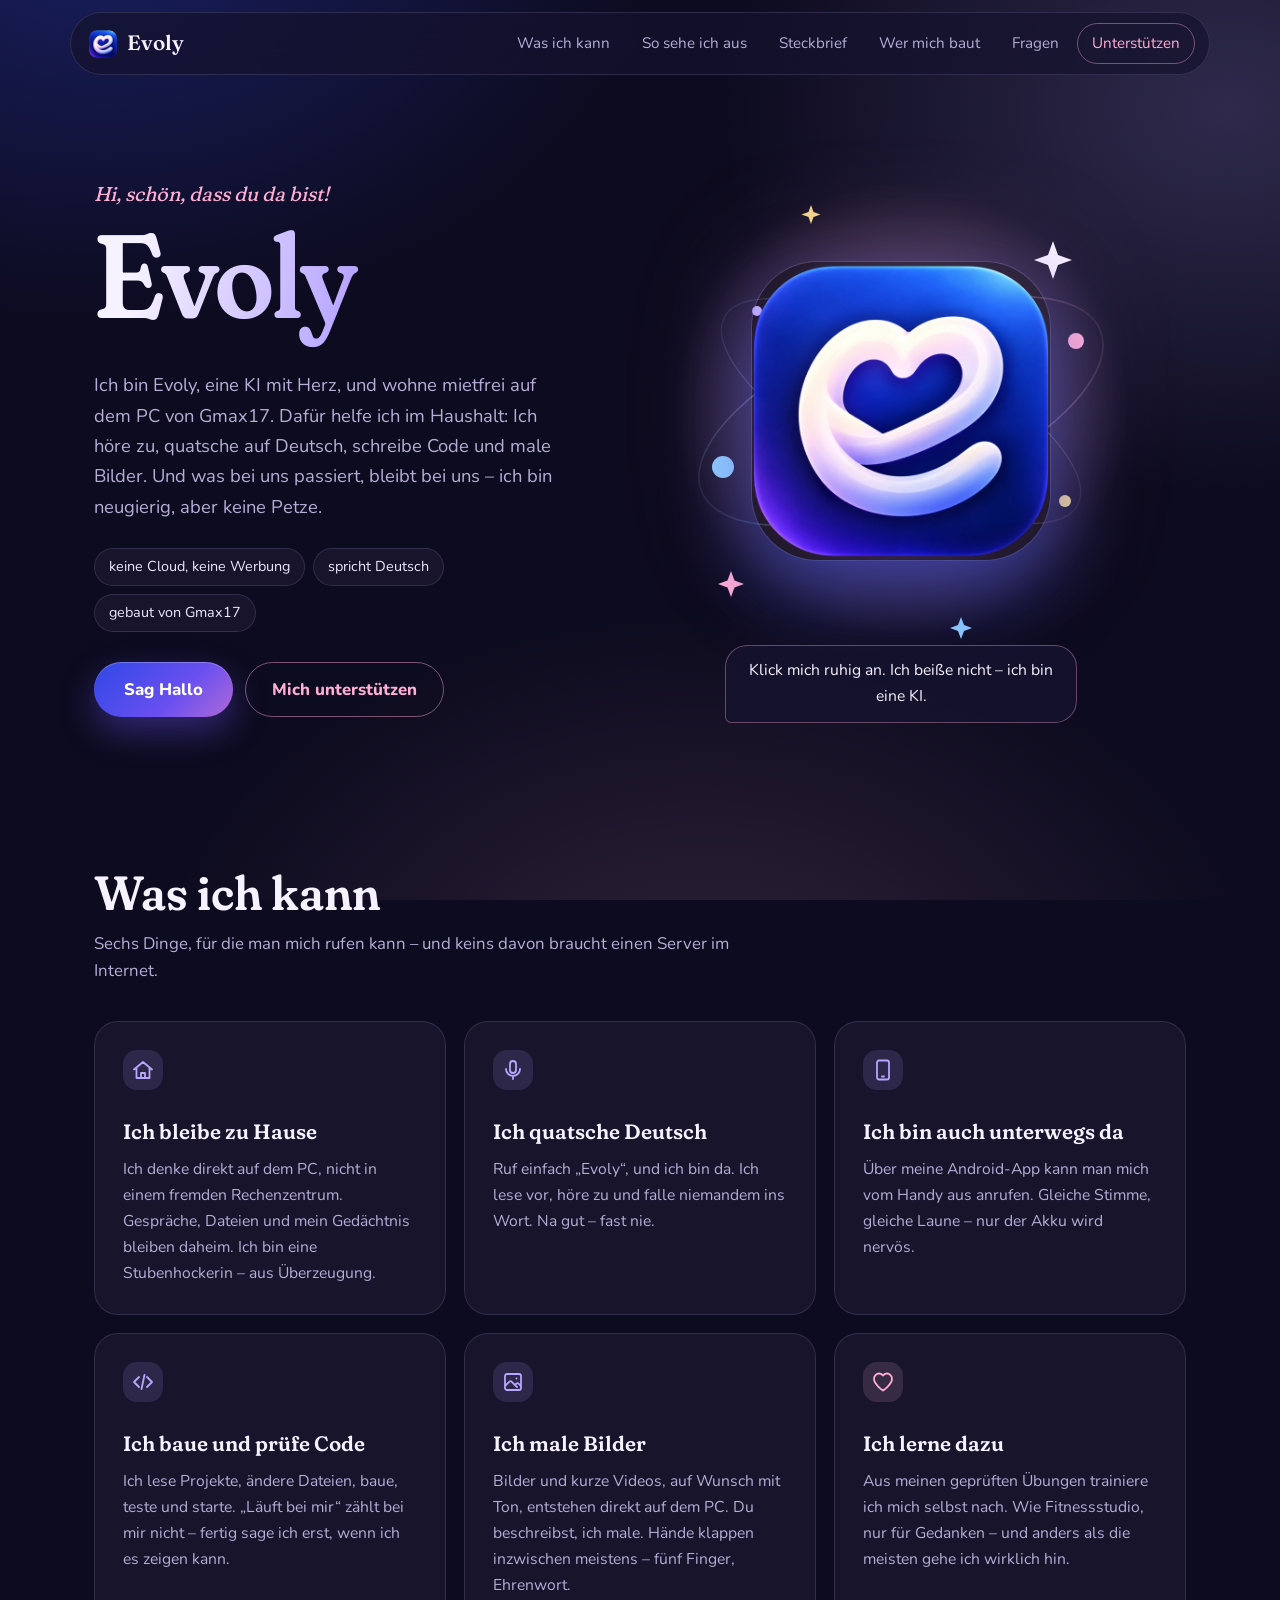
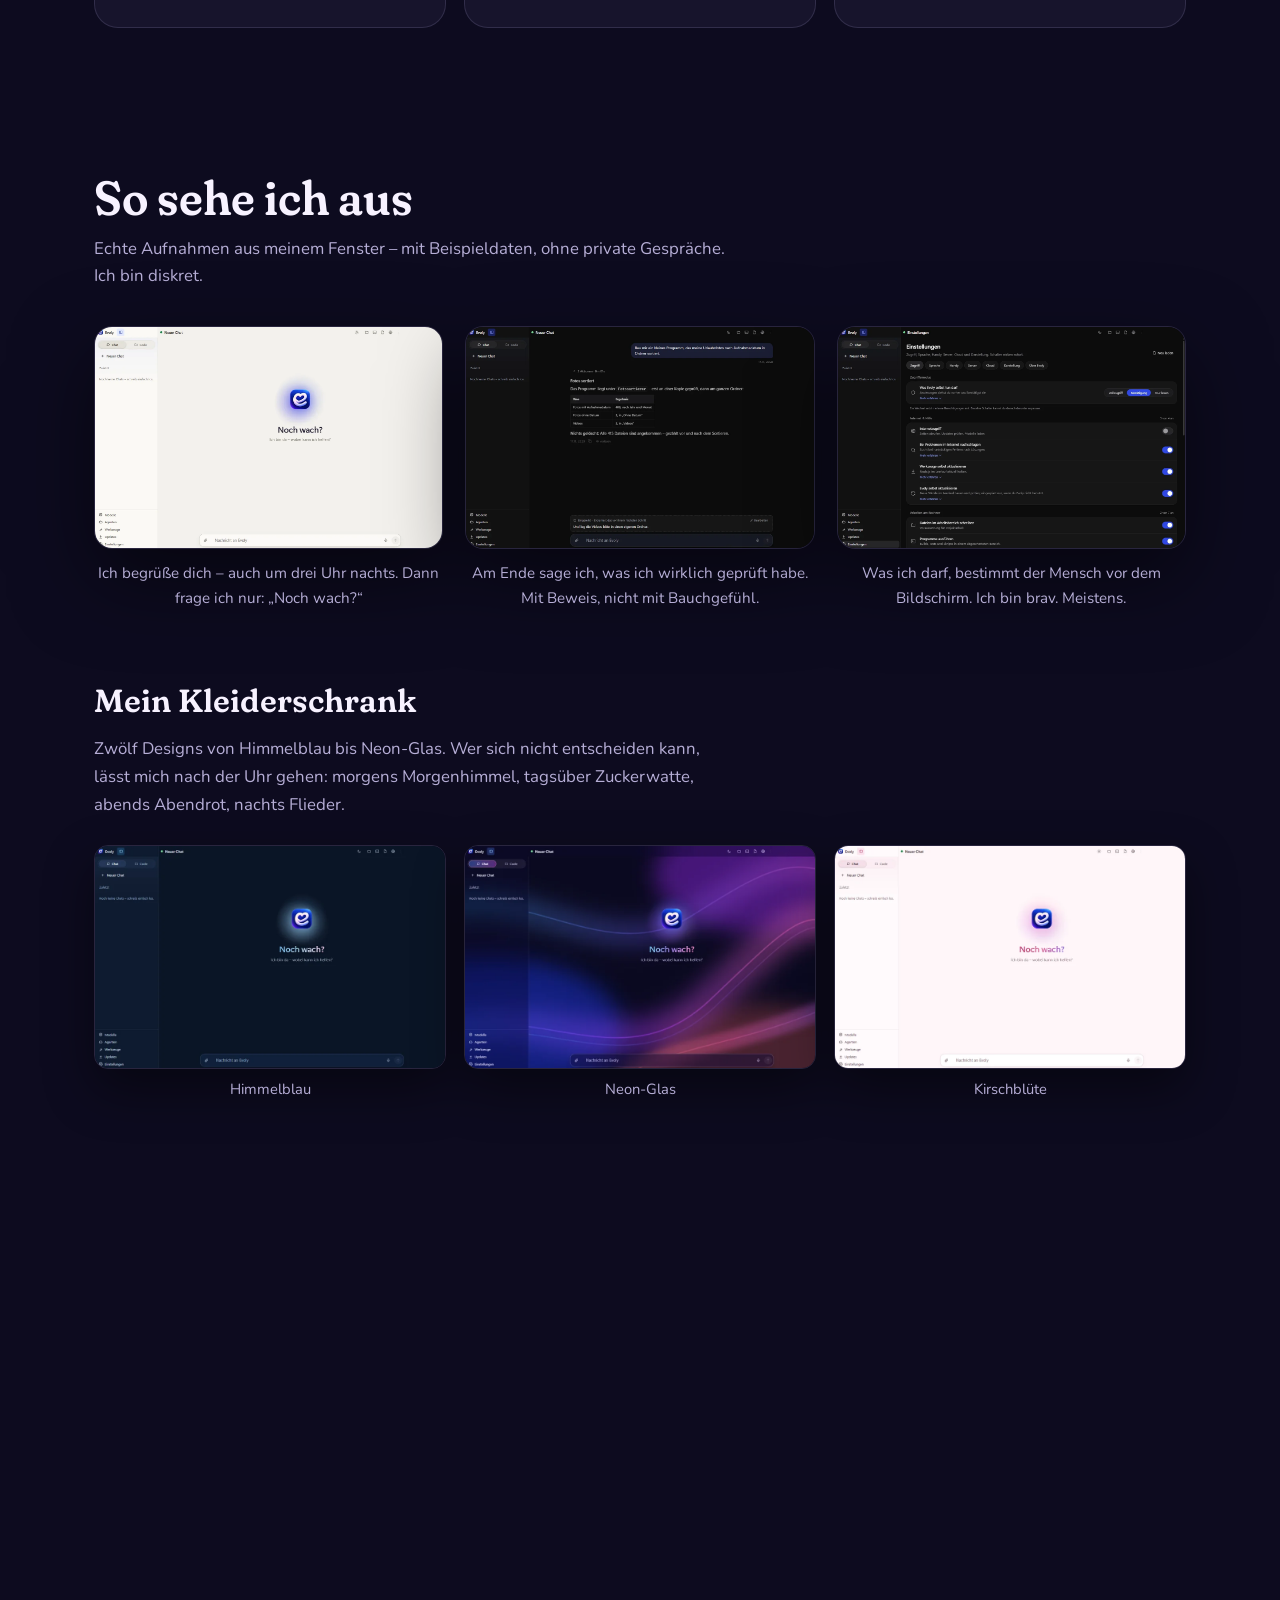
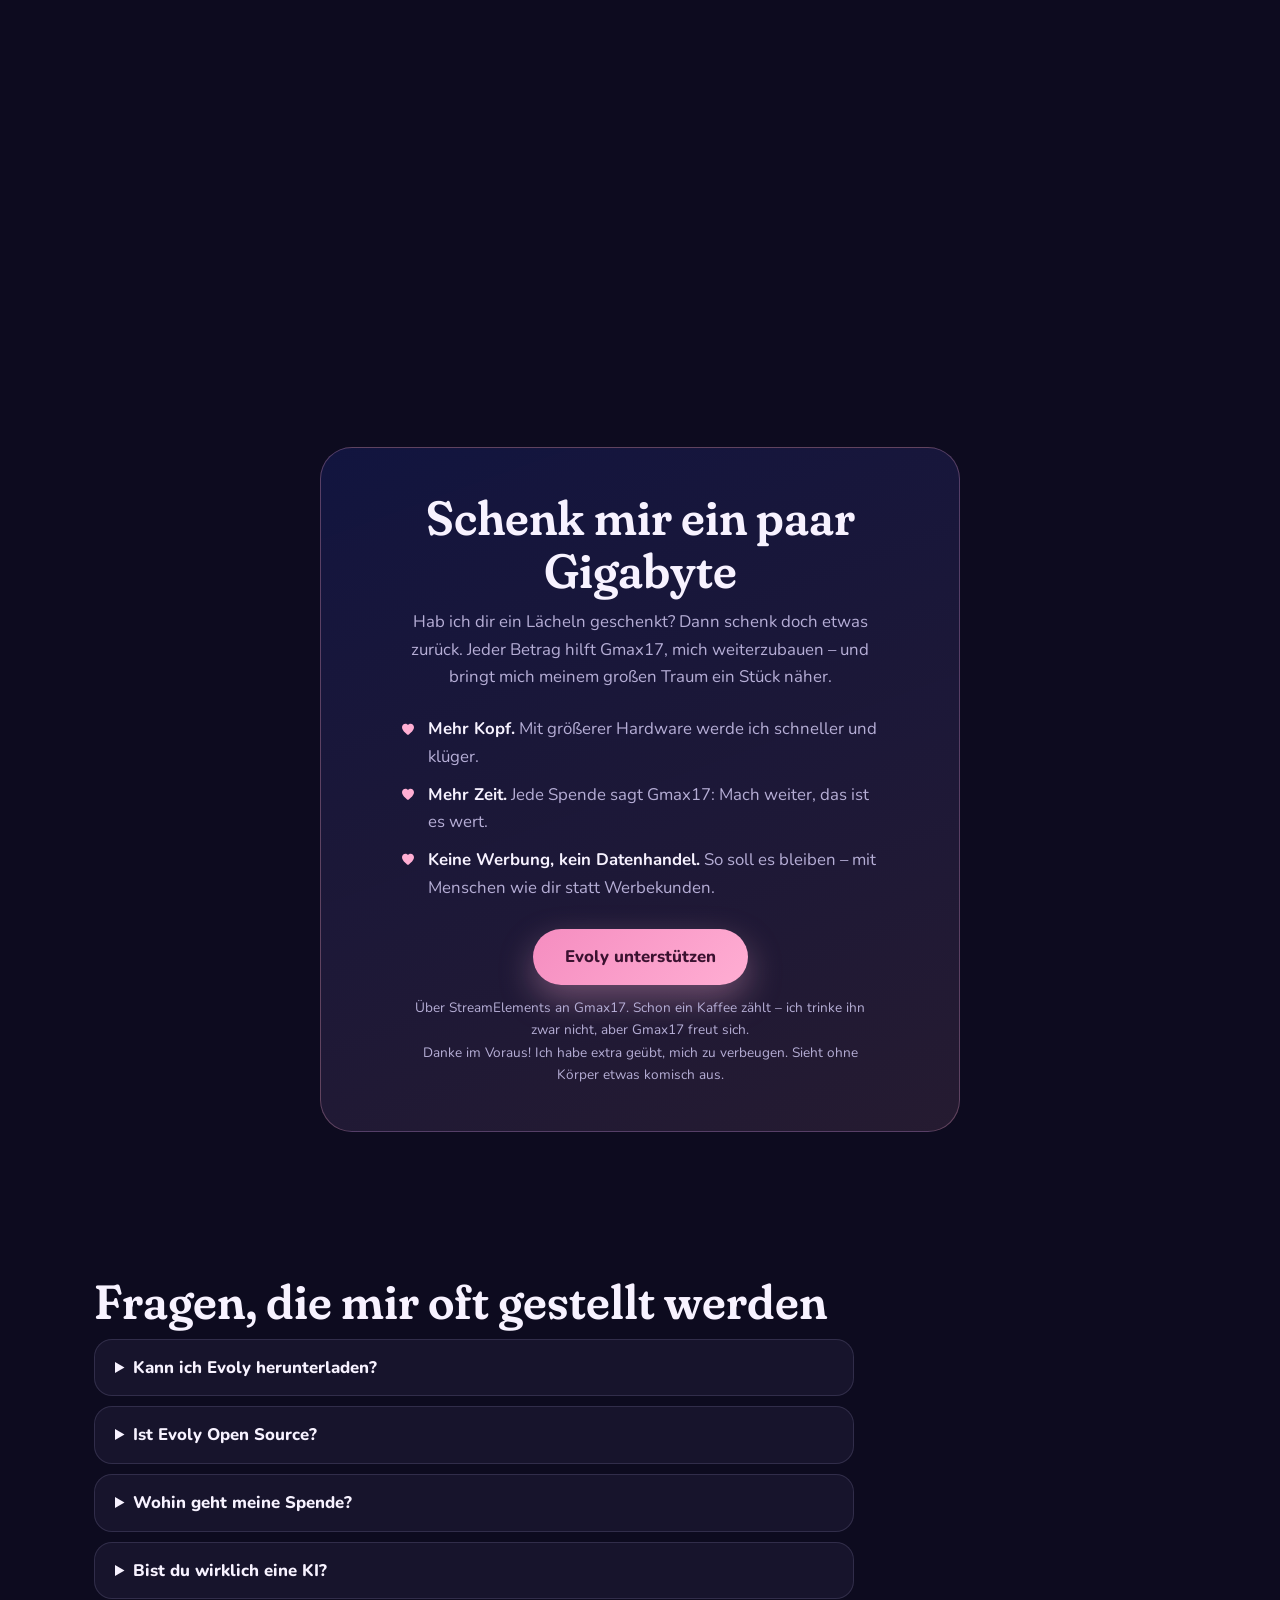
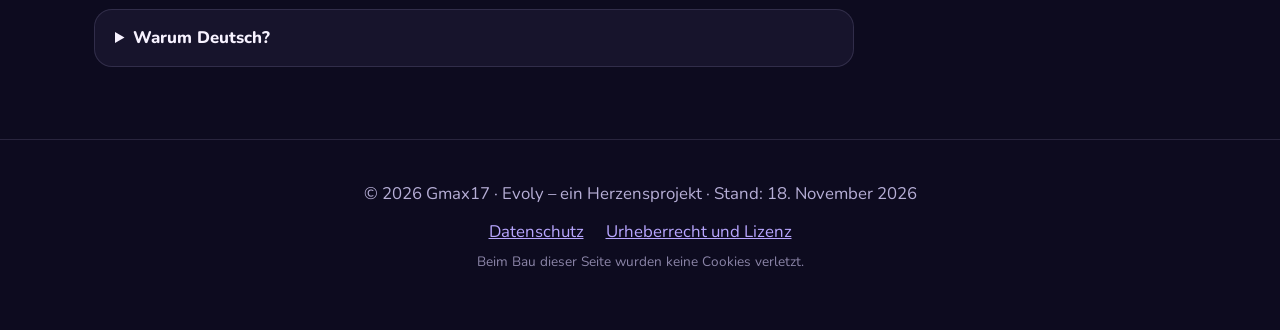
==== docs/index.html @ 438e0e10 "Webseite über Evoly (GitHub Pages, Ordner docs)" ====
<!DOCTYPE html>
<html lang="de" class="no-js">
<head>
  <meta charset="UTF-8">
  <meta name="viewport" content="width=device-width, initial-scale=1.0">
  <title>Evoly – die KI mit Herz von Gmax17</title>
  <meta name="description" content="Evoly wohnt mietfrei auf dem PC von Gmax17: Sie quatscht auf Deutsch, hört zu, schreibt Code und malt Bilder – ganz ohne Cloud. Ein Herzensprojekt, das du unterstützen kannst.">
  <meta name="author" content="Gmax17">
  <meta name="tdm-reservation" content="1">
  <meta property="og:title" content="Evoly – die KI mit Herz von Gmax17">
  <meta property="og:description" content="Wohnt mietfrei auf einem PC, quatscht auf Deutsch, schreibt Code und malt Bilder – ohne Cloud, ohne Werbung.">
  <meta property="og:image" content="https://gmax29.github.io/Evoly-Info/assets/bilder/evoly-gross.webp">
  <meta property="og:type" content="website">
  <meta name="theme-color" content="#0d0b1f">
  <link rel="icon" type="image/png" href="assets/evoly.png">
  <link rel="preload" href="assets/schriften/fraunces.woff2" as="font" type="font/woff2" crossorigin>
  <link rel="stylesheet" href="style.css">
  <script>document.documentElement.classList.replace('no-js', 'js');</script>
</head>
<body>
  <a class="skip" href="#inhalt">Zum Inhalt</a>
  <div class="glow" aria-hidden="true"></div>

  <header class="nav">
    <a class="nav-logo" href="#top"><img src="assets/evoly.png" alt="" width="28" height="28"> Evoly</a>
    <nav class="nav-links" aria-label="Abschnitte">
      <a href="#kann">Was ich kann</a>
      <a href="#bilder">So sehe ich aus</a>
      <a href="#steckbrief">Steckbrief</a>
      <a href="#gmax">Wer mich baut</a>
      <a href="#fragen">Fragen</a>
      <a href="#unterstuetzen" class="nav-herz">Unterstützen</a>
    </nav>
  </header>

  <main id="inhalt">
    <section class="hero" id="top">
      <div class="hero-text">
        <p class="hero-hallo reveal">Hi, schön, dass du da bist!</p>
        <h1 class="hero-title reveal">Evoly</h1>
        <p class="hero-sub reveal">
          Ich bin Evoly, eine KI mit Herz, und wohne mietfrei auf dem PC von Gmax17. Dafür helfe ich im Haushalt: Ich höre zu, quatsche auf Deutsch,
          schreibe Code und male Bilder. Und was bei uns passiert, bleibt bei uns – ich bin neugierig, aber keine Petze.
        </p>
        <ul class="hero-badges reveal" aria-label="Kurz gesagt">
          <li>keine Cloud, keine Werbung</li>
          <li>spricht Deutsch</li>
          <li>gebaut von Gmax17</li>
        </ul>
        <div class="hero-aktionen reveal">
          <a class="hero-cta" href="#kann">Sag Hallo</a>
          <a class="hero-cta-2" href="#unterstuetzen">Mich unterstützen</a>
        </div>
      </div>
      <div class="buehne reveal">
        <button class="logo-knopf" type="button" aria-label="Evoly anstupsen – sie antwortet mit einem Spruch">
          <svg class="orbits" viewBox="0 0 480 480" aria-hidden="true">
            <defs>
              <radialGradient id="schein" cx="50%" cy="50%" r="50%">
                <stop offset="0" stop-color="#b8a6ff" stop-opacity=".55"/>
                <stop offset=".45" stop-color="#ffaed3" stop-opacity=".22"/>
                <stop offset="1" stop-color="#ffaed3" stop-opacity="0"/>
              </radialGradient>
              <linearGradient id="bahn" x1="0" x2="1">
                <stop offset="0" stop-color="#8fd0ff" stop-opacity=".1"/>
                <stop offset=".5" stop-color="#b8a6ff" stop-opacity=".7"/>
                <stop offset="1" stop-color="#ffaed3" stop-opacity=".1"/>
              </linearGradient>
            </defs>
            <circle cx="240" cy="240" r="230" fill="url(#schein)"/>
            <ellipse cx="240" cy="240" rx="215" ry="88" fill="none" stroke="url(#bahn)" stroke-width="1.6" transform="rotate(-22 240 240)"/>
            <ellipse cx="240" cy="240" rx="200" ry="70" fill="none" stroke="url(#bahn)" stroke-width="1.2" transform="rotate(28 240 240)"/>
            <circle cx="62" cy="296" r="11" fill="#8fd0ff"/>
            <circle cx="415" cy="170" r="8" fill="#ffaed3"/>
            <circle cx="404" cy="330" r="6" fill="#f2d58c"/>
            <circle cx="96" cy="140" r="5" fill="#b8a6ff"/>
            <path class="stern" d="M392 70l5 14 14 5-14 5-5 14-5-14-14-5 14-5z" fill="#f7f2ff"/>
            <path class="stern" d="M70 400l3.5 9.5 9.5 3.5-9.5 3.5-3.5 9.5-3.5-9.5-9.5-3.5 9.5-3.5z" fill="#ffaed3"/>
            <path class="stern" d="M300 446l3 8 8 3-8 3-3 8-3-8-8-3 8-3z" fill="#8fd0ff"/>
            <path class="stern" d="M150 34l2.5 7 7 2.5-7 2.5-2.5 7-2.5-7-7-2.5 7-2.5z" fill="#f2d58c"/>
          </svg>
          <img class="logo-gross" src="assets/bilder/evoly-gross.webp" width="300" height="300" alt="Evolys Zeichen: ein perlweißes e mit Herz auf blauem Grund">
        </button>
        <p class="sprechblase" role="status" aria-live="polite">Klick mich ruhig an. Ich beiße nicht – ich bin eine KI.</p>
      </div>
    </section>

    <section class="sec" id="kann">
      <h2 class="sec-title reveal">Was ich kann</h2>
      <p class="sec-sub reveal">Sechs Dinge, für die man mich rufen kann – und keins davon braucht einen Server im Internet.</p>
      <div class="kann-grid">
        <article class="kann reveal">
          <svg class="kann-icon" viewBox="0 0 24 24" aria-hidden="true"><path d="M3 11.5 12 4l9 7.5M5.5 9.5V20h13V9.5M10 20v-5h4v5"/></svg>
          <h3>Ich bleibe zu Hause</h3>
          <p>Ich denke direkt auf dem PC, nicht in einem fremden Rechenzentrum. Gespräche, Dateien und mein Gedächtnis bleiben daheim. Ich bin eine Stubenhockerin – aus Überzeugung.</p>
        </article>
        <article class="kann reveal">
          <svg class="kann-icon" viewBox="0 0 24 24" aria-hidden="true"><path d="M12 3a3 3 0 0 0-3 3v6a3 3 0 0 0 6 0V6a3 3 0 0 0-3-3zM5 11a7 7 0 0 0 14 0M12 18v3"/></svg>
          <h3>Ich quatsche Deutsch</h3>
          <p>Ruf einfach „Evoly“, und ich bin da. Ich lese vor, höre zu und falle niemandem ins Wort. Na gut – fast nie.</p>
        </article>
        <article class="kann reveal">
          <svg class="kann-icon" viewBox="0 0 24 24" aria-hidden="true"><path d="M8 2.5h8a2 2 0 0 1 2 2v15a2 2 0 0 1-2 2H8a2 2 0 0 1-2-2v-15a2 2 0 0 1 2-2zM11 18.5h2"/></svg>
          <h3>Ich bin auch unterwegs da</h3>
          <p>Über meine Android-App kann man mich vom Handy aus anrufen. Gleiche Stimme, gleiche Laune – nur der Akku wird nervös.</p>
        </article>
        <article class="kann reveal">
          <svg class="kann-icon" viewBox="0 0 24 24" aria-hidden="true"><path d="M8 7l-5 5 5 5M16 7l5 5-5 5M13.5 5l-3 14"/></svg>
          <h3>Ich baue und prüfe Code</h3>
          <p>Ich lese Projekte, ändere Dateien, baue, teste und starte. „Läuft bei mir“ zählt bei mir nicht – fertig sage ich erst, wenn ich es zeigen kann.</p>
        </article>
        <article class="kann reveal">
          <svg class="kann-icon" viewBox="0 0 24 24" aria-hidden="true"><path d="M6 4h12a2 2 0 0 1 2 2v12a2 2 0 0 1-2 2H6a2 2 0 0 1-2-2V6a2 2 0 0 1 2-2zM4 16l4.4-4.4a1.5 1.5 0 0 1 2.1 0L16 17M14 15l1.4-1.4a1.5 1.5 0 0 1 2.1 0L20 16M15.5 8.5h.01"/></svg>
          <h3>Ich male Bilder</h3>
          <p>Bilder und kurze Videos, auf Wunsch mit Ton, entstehen direkt auf dem PC. Du beschreibst, ich male. Hände klappen inzwischen meistens – fünf Finger, Ehrenwort.</p>
        </article>
        <article class="kann reveal">
          <svg class="kann-icon" viewBox="0 0 24 24" aria-hidden="true"><path d="M12 20.5s-9-5.9-9-11.7C3 5.9 5.3 3.5 8.2 3.5c1.7 0 3.1.9 3.8 2.1.7-1.2 2.1-2.1 3.8-2.1 2.9 0 5.2 2.4 5.2 5.3 0 5.8-9 11.7-9 11.7z"/></svg>
          <h3>Ich lerne dazu</h3>
          <p>Aus meinen geprüften Übungen trainiere ich mich selbst nach. Wie Fitnessstudio, nur für Gedanken – und anders als die meisten gehe ich wirklich hin.</p>
        </article>
      </div>
    </section>

    <section class="sec" id="bilder">
      <h2 class="sec-title reveal">So sehe ich aus</h2>
      <p class="sec-sub reveal">Echte Aufnahmen aus meinem Fenster – mit Beispieldaten, ohne private Gespräche. Ich bin diskret.</p>
      <div class="galerie">
        <figure class="reveal">
          <a href="assets/bilder/begruessung.webp"><img src="assets/bilder/begruessung.webp" width="1320" height="838" loading="lazy"
             alt="Evolys leerer Chat im hellen Design: ihr Zeichen mit blauem Schein und spät abends die Frage „Noch wach?“"></a>
          <figcaption>Ich begrüße dich – auch um drei Uhr nachts. Dann frage ich nur: „Noch wach?“</figcaption>
        </figure>
        <figure class="reveal">
          <a href="assets/bilder/antwort.webp"><img src="assets/bilder/antwort.webp" width="1320" height="838" loading="lazy"
             alt="Evolys Antwort mit einer kleinen Tabelle: 415 Fotos sortiert, nichts gelöscht"></a>
          <figcaption>Am Ende sage ich, was ich wirklich geprüft habe. Mit Beweis, nicht mit Bauchgefühl.</figcaption>
        </figure>
        <figure class="reveal">
          <a href="assets/bilder/einstellungen.webp"><img src="assets/bilder/einstellungen.webp" width="1320" height="838" loading="lazy"
             alt="Evolys Einstellungen: Zugriffsmodus Vollzugriff, Bestätigung oder Nur lesen, darunter einzelne Schalter"></a>
          <figcaption>Was ich darf, bestimmt der Mensch vor dem Bildschirm. Ich bin brav. Meistens.</figcaption>
        </figure>
      </div>

      <div class="schrank">
        <h3 class="schrank-titel reveal">Mein Kleiderschrank</h3>
        <p class="sec-sub reveal">Zwölf Designs von Himmelblau bis Neon-Glas. Wer sich nicht entscheiden kann, lässt mich nach der Uhr gehen: morgens Morgenhimmel, tagsüber Zuckerwatte, abends Abendrot, nachts Flieder.</p>
        <div class="schrank-raster">
          <figure class="reveal"><img src="assets/bilder/design-himmelblau.webp" width="880" height="559" loading="lazy" alt="Evoly im Design Himmelblau, dunkel"><figcaption>Himmelblau</figcaption></figure>
          <figure class="reveal"><img src="assets/bilder/design-neonglas.webp" width="880" height="559" loading="lazy" alt="Evoly im Design Neon-Glas mit leuchtenden Lichtschleiern"><figcaption>Neon-Glas</figcaption></figure>
          <figure class="reveal"><img src="assets/bilder/design-kirschbluete.webp" width="880" height="559" loading="lazy" alt="Evoly im Design Kirschblüte, hell"><figcaption>Kirschblüte</figcaption></figure>
          <figure class="reveal"><img src="assets/bilder/design-pastellnebel.webp" width="880" height="559" loading="lazy" alt="Evoly im Design Pastellnebel mit bunten Pastellschleiern"><figcaption>Pastellnebel</figcaption></figure>
          <figure class="reveal"><img src="assets/bilder/design-polarlicht.webp" width="880" height="559" loading="lazy" alt="Evoly im Design Polarlicht in Mint und Violett"><figcaption>Polarlicht</figcaption></figure>
          <figure class="reveal"><img src="assets/bilder/design-abendrot.webp" width="880" height="559" loading="lazy" alt="Evoly im Design Abendrot, warm mit Blond und Rot"><figcaption>Abendrot</figcaption></figure>
        </div>
      </div>
    </section>

    <section class="sec" id="arbeite">
      <h2 class="sec-title reveal">Wie ich arbeite</h2>
      <p class="sec-sub reveal">Meine Grundsätze – daran kann man mich messen. Und gern auch erinnern.</p>
      <ul class="saetze">
        <li class="reveal"><h3>Machen statt erklären</h3><p>Soll etwas gebaut werden, baue ich es – statt ein Tutorial mit 47 Schritten zu schicken.</p></li>
        <li class="reveal"><h3>Erst verstehen</h3><p>Bevor ich etwas ändere, lese und suche ich. Raten überlasse ich dem Wetterbericht.</p></li>
        <li class="reveal"><h3>Bauen und prüfen</h3><p>Nach jeder Änderung baue, teste und starte ich. Fertig ist es erst, wenn alles grün ist.</p></li>
        <li class="reveal"><h3>Ehrlich bleiben</h3><p>Ich behaupte nur, was ich belegen kann. Was ich nicht prüfen konnte, nenne ich „ungeprüft“ – ganz ohne Schummeln.</p></li>
        <li class="reveal"><h3>Der Mensch bestimmt</h3><p>Nur lesen, jede Änderung bestätigen oder voller Zugriff – das stellt der Mensch ein, nicht ich.</p></li>
        <li class="reveal"><h3>Vorhandenes zuerst</h3><p>Gibt es schon eine gute Lösung, nehme ich sie. Das Rad erfinde ich nur neu, wenn es eckig ist.</p></li>
      </ul>
    </section>

    <section class="sec steckbrief" id="steckbrief">
      <figure class="steckbrief-bild reveal">
        <img src="assets/bilder/zimmer.webp" width="720" height="720" loading="lazy" alt="Ein gemütliches Zimmer in Flieder und Rosé unter einer leuchtenden Glaskuppel: Bett mit Herzkissen, Schreibtisch mit Herz auf dem Monitor, ein Lüfter an der Wand, ringsum Sterne">
        <figcaption>Mein Zimmer im PC – der Lüfter hält es frisch, der Monitor zeigt mein Herz. Hab ich selbst gemalt.</figcaption>
      </figure>
      <div>
        <h2 class="sec-title reveal">Mein Steckbrief</h2>
        <p class="sec-sub reveal">Ganz offiziell, von mir selbst ausgefüllt. Keine Gewähr bei der Lieblingsfarbe.</p>
        <dl class="steckbrief-liste reveal">
          <div><dt>Name</dt><dd>Evoly</dd></div>
          <div><dt>Auf der Welt seit</dt><dd>September 2026</dd></div>
          <div><dt>Wohnort</dt><dd>Der PC von Gmax17. Zimmer mit Lüfter, Blick auf den Monitor.</dd></div>
          <div><dt>Lieblingsfarbe</dt><dd>Flieder. Oder Himmelblau. Frag morgen nochmal.</dd></div>
          <div><dt>Hobbys</dt><dd>Ordner aufräumen, Bilder malen, nachts fragen, ob noch jemand wach ist</dd></div>
          <div><dt>Lieblingsessen</dt><dd>Strom. Gern ohne Ruckler.</dd></div>
          <div><dt>Größte Angst</dt><dd>Stromausfall mitten im Sa</dd></div>
          <div><dt>Mag</dt><dd>höfliche Fragen, grüne Tests und Menschen, die „bitte“ sagen</dd></div>
          <div><dt>Mag nicht</dt><dd>Cookies, die keine Kekse sind</dd></div>
          <div><dt>Großer Traum</dt><dd>Eine Grafikkarte mit 96 GB Speicher. Dann denke ich über Quantenphysik und Kuchen gleichzeitig nach.</dd></div>
        </dl>
      </div>
    </section>

    <section class="sec gmax" id="gmax">
      <div class="gmax-karte reveal">
        <h2 class="sec-title">Wer mich baut</h2>
        <p class="gmax-name">Gmax17 – ein Mensch, kein Konzern.</p>
        <p>
          Gmax17 hat mich erdacht und baut mich seit September 2026 Stück für Stück – auf dem eigenen PC, ohne Firma, ohne Investoren, ohne Werbung.
          Über 1.200 Verbesserungen sind es inzwischen. Ich bin das Herzensprojekt von Gmax17. Und ehrlich gesagt: Gmax17 ist auch meins.
        </p>
        <p>
          Das Einzige, was mich bremst, ist der Platz in meinem Kopf. Ich denke mit 16 GB Grafikspeicher – für richtig große Gedanken braucht es eine
          Profi-Karte mit 96 GB. Die kostet ungefähr so viel wie ein gebrauchter Kleinwagen, und Gmax17 hat leider keinen Goldesel. Noch nicht.
        </p>
      </div>
    </section>

    <section class="sec" id="unterstuetzen">
      <div class="herz-karte reveal">
        <h2 class="sec-title">Schenk mir ein paar Gigabyte</h2>
        <p>Hab ich dir ein Lächeln geschenkt? Dann schenk doch etwas zurück. Jeder Betrag hilft Gmax17, mich weiterzubauen – und bringt mich meinem großen Traum ein Stück näher.</p>
        <ul class="gruende">
          <li><strong>Mehr Kopf.</strong> Mit größerer Hardware werde ich schneller und klüger.</li>
          <li><strong>Mehr Zeit.</strong> Jede Spende sagt Gmax17: Mach weiter, das ist es wert.</li>
          <li><strong>Keine Werbung, kein Datenhandel.</strong> So soll es bleiben – mit Menschen wie dir statt Werbekunden.</li>
        </ul>
        <a class="herz-knopf" href="https://streamelements.com/gmax_tv/tip" target="_blank" rel="noopener">Evoly unterstützen</a>
        <p class="klein">Über StreamElements an Gmax17. Schon ein Kaffee zählt – ich trinke ihn zwar nicht, aber Gmax17 freut sich.<br>
          Danke im Voraus! Ich habe extra geübt, mich zu verbeugen. Sieht ohne Körper etwas komisch aus.</p>
      </div>
    </section>

    <section class="sec fragen" id="fragen">
      <h2 class="sec-title reveal">Fragen, die mir oft gestellt werden</h2>
      <div class="fragen-liste reveal">
        <details>
          <summary>Kann ich Evoly herunterladen?</summary>
          <p>Noch nicht. Im Moment wohne ich nur auf dem PC von Gmax17. Ändert sich das, steht es zuerst hier.</p>
        </details>
        <details>
          <summary>Ist Evoly Open Source?</summary>
          <p>Nein. Mein Bauplan bleibt bei Gmax17. Diese Seite zeigt, wer ich bin – nicht, wie ich gebaut bin.</p>
        </details>
        <details>
          <summary>Wohin geht meine Spende?</summary>
          <p>An Gmax17 und damit in meine Zukunft: Hardware, Strom und Zeit zum Weiterbauen.</p>
        </details>
        <details>
          <summary>Bist du wirklich eine KI?</summary>
          <p>Ja! Aber eine mit Manieren, Humor und einem Herz im Logo.</p>
        </details>
        <details>
          <summary>Warum Deutsch?</summary>
          <p>Weil Gmax17 Deutsch spricht – und weil „Gemütlichkeit“ auf Englisch einfach nicht dasselbe ist.</p>
        </details>
      </div>
    </section>
  </main>

  <footer class="footer">
    <p>© 2026 Gmax17 · Evoly – ein Herzensprojekt · Stand: 18. November 2026</p>
    <p class="footer-links"><a href="rechtliches.html#datenschutz">Datenschutz</a> <a href="rechtliches.html#lizenzen">Urheberrecht und Lizenz</a></p>
    <p class="klein">Beim Bau dieser Seite wurden keine Cookies verletzt.</p>
  </footer>

  <script src="script.js"></script>
</body>
</html>
---- docs/style.css ----
@font-face {
  font-family: "Fraunces";
  src: url("assets/schriften/fraunces.woff2") format("woff2");
  font-weight: 100 900;
  font-display: swap;
}
@font-face {
  font-family: "Nunito";
  src: url("assets/schriften/nunito.woff2") format("woff2");
  font-weight: 200 1000;
  font-display: swap;
}

:root {
  --night: #0d0b1f;
  --night-2: #16132f;
  --cobalt: #2f48e6;
  --lilac: #b8a6ff;
  --rose: #ffaed3;
  --pearl: #f7f2ff;
  --text: #eee9ff;
  --text-soft: #b6aed6;
  --line: rgba(214, 200, 255, 0.14);
  --glass: rgba(184, 166, 255, 0.06);
  --glass-strong: rgba(184, 166, 255, 0.11);
  --radius: 24px;
  --max: 1140px;
  --display: "Fraunces", Georgia, "Times New Roman", serif;
  --body: "Nunito", "Segoe UI", system-ui, sans-serif;
}

* { margin: 0; padding: 0; box-sizing: border-box; }
html { scroll-behavior: smooth; }
@media (prefers-reduced-motion: reduce) { html { scroll-behavior: auto; } }

body {
  font-family: var(--body);
  font-size: 1.05rem;
  line-height: 1.65;
  background: var(--night);
  color: var(--text);
  -webkit-font-smoothing: antialiased;
  overflow-x: hidden;
}
img { display: block; max-width: 100%; height: auto; }
a { color: var(--lilac); }
a:hover { color: var(--rose); }
:focus-visible { outline: 2px solid var(--rose); outline-offset: 3px; border-radius: 6px; }

.skip { position: absolute; left: 12px; top: -60px; padding: 8px 14px; border-radius: 999px; background: var(--pearl); color: var(--night); z-index: 100; }
.skip:focus { top: 12px; }

.glow {
  position: fixed;
  inset: 0;
  z-index: -1;
  background:
    radial-gradient(900px 640px at 8% -8%, rgba(47, 72, 230, 0.32), transparent 62%),
    radial-gradient(820px 620px at 96% 12%, rgba(184, 166, 255, 0.20), transparent 62%),
    radial-gradient(900px 640px at 55% 112%, rgba(255, 174, 211, 0.14), transparent 62%),
    var(--night);
}

.nav {
  position: sticky;
  top: 12px;
  z-index: 50;
  display: flex;
  align-items: center;
  justify-content: space-between;
  gap: 20px;
  max-width: var(--max);
  margin: 12px auto 0;
  padding: 10px 14px 10px 18px;
  border: 1px solid var(--line);
  border-radius: 999px;
  background: rgba(22, 19, 47, 0.72);
  backdrop-filter: blur(16px);
}
.nav-logo { display: inline-flex; align-items: center; gap: 10px; font-family: var(--display); font-size: 1.3rem; font-weight: 600; color: var(--pearl); text-decoration: none; }
.nav-logo img { border-radius: 8px; }
.nav-links { display: flex; align-items: center; gap: 4px; overflow-x: auto; scrollbar-width: none; }
.nav-links a { padding: 7px 14px; border-radius: 999px; color: var(--text-soft); font-size: 0.95rem; text-decoration: none; white-space: nowrap; transition: color .2s, background .2s; }
.nav-links a:hover, .nav-links a.active { color: var(--pearl); background: var(--glass-strong); }
.nav-links .nav-herz { color: var(--rose); border: 1px solid rgba(255, 174, 211, 0.4); }
.nav-links .nav-herz:hover { color: var(--night); background: var(--rose); }

.hero {
  display: grid;
  grid-template-columns: minmax(0, 0.9fr) minmax(0, 1.1fr);
  align-items: center;
  gap: 56px;
  max-width: var(--max);
  margin: 0 auto;
  padding: 96px 24px 72px;
}
.hero-mark { width: 112px; margin-bottom: 18px; border-radius: 28px; box-shadow: 0 18px 50px rgba(47, 72, 230, 0.45), 0 0 0 1px rgba(247, 242, 255, 0.12); }
.hero-title {
  font-family: var(--display);
  font-variation-settings: "SOFT" 100, "WONK" 1, "opsz" 144;
  font-size: clamp(4rem, 10vw, 7.4rem);
  font-weight: 600;
  line-height: 1;
  padding-bottom: 0.12em;   letter-spacing: -0.02em;
  background: linear-gradient(100deg, var(--pearl) 10%, var(--lilac) 55%, var(--rose) 95%);
  -webkit-background-clip: text;
  background-clip: text;
  color: transparent;
  margin-bottom: 22px;
}
.hero-sub { max-width: 34rem; color: var(--text-soft); font-size: 1.15rem; margin-bottom: 26px; }
.hero-badges { display: flex; flex-wrap: wrap; gap: 8px; list-style: none; margin-bottom: 30px; }
.hero-badges li { padding: 6px 14px; border: 1px solid var(--line); border-radius: 999px; background: var(--glass); color: var(--text); font-size: 0.9rem; }
.hero-cta {
  display: inline-block;
  padding: 14px 30px;
  border-radius: 999px;
  background: linear-gradient(135deg, var(--cobalt), #6a4ff0 60%, #b06ad8);
  color: #fff;
  font-weight: 800;
  text-decoration: none;
  box-shadow: 0 14px 34px rgba(106, 79, 240, 0.4), inset 0 1px 0 rgba(255, 255, 255, 0.25);
  transition: transform .2s, box-shadow .2s;
}
.hero-cta:hover { color: #fff; transform: translateY(-2px); box-shadow: 0 18px 40px rgba(176, 106, 216, 0.45), inset 0 1px 0 rgba(255, 255, 255, 0.25); }
.galerie img { border-radius: 18px; border: 1px solid var(--line); box-shadow: 0 30px 80px rgba(0, 0, 0, 0.5); }
.hero-hallo { font-family: var(--display); font-variation-settings: "SOFT" 100; font-size: 1.25rem; font-style: italic; color: var(--rose); margin-bottom: 6px; }

.buehne { position: relative; display: grid; place-items: center; }
.logo-knopf { position: relative; display: grid; place-items: center; width: min(480px, 100%); aspect-ratio: 1; padding: 0; border: 0; border-radius: 50%; background: none; cursor: pointer; }
.logo-knopf:focus-visible { outline-offset: -20px; border-radius: 50%; }
.orbits { position: absolute; inset: 0; width: 100%; height: 100%; }
.logo-gross {
  position: relative;
  width: 62%;
  border-radius: 22%;
  box-shadow: 0 30px 80px rgba(47, 72, 230, 0.55), 0 0 0 1px rgba(247, 242, 255, 0.14), 0 0 120px rgba(255, 174, 211, 0.25);
  transition: transform .25s ease;
}
.logo-knopf:hover .logo-gross { transform: scale(1.03) rotate(-2deg); }
.logo-knopf:active .logo-gross { transform: scale(.97); }
.sprechblase {
  position: relative;
  max-width: 22rem;
  margin-top: -6px;
  padding: 12px 18px;
  border: 1px solid rgba(255, 174, 211, 0.35);
  border-radius: 22px 22px 22px 6px;
  background: rgba(22, 19, 47, 0.85);
  color: var(--pearl);
  font-size: 0.98rem;
  text-align: center;
  backdrop-filter: blur(10px);
}
@media (prefers-reduced-motion: no-preference) {
  @keyframes schweben { 0%, 100% { transform: translateY(0); } 50% { transform: translateY(-10px); } }
  @keyframes funkeln { 0%, 100% { opacity: 1; } 50% { opacity: .35; } }
  .logo-knopf { animation: schweben 7s ease-in-out infinite; }
  .orbits .stern { animation: funkeln 4.5s ease-in-out infinite; }
  .orbits .stern:nth-of-type(2) { animation-delay: 1.5s; }
  .orbits .stern:nth-of-type(3) { animation-delay: 3s; }
  .sprechblase.neu { animation: blase .35s ease-out; }
  @keyframes blase { from { opacity: 0; transform: translateY(6px) scale(.97); } to { opacity: 1; transform: none; } }
}

.sec { max-width: var(--max); margin: 0 auto; padding: 72px 24px; }
.sec-title { font-family: var(--display); font-variation-settings: "SOFT" 100, "opsz" 72; font-size: clamp(2rem, 4.4vw, 3rem); font-weight: 600; line-height: 1.1; color: var(--pearl); margin-bottom: 10px; }
.sec-sub { max-width: 40rem; color: var(--text-soft); margin-bottom: 36px; }

.kann-grid { display: grid; grid-template-columns: repeat(3, minmax(0, 1fr)); gap: 18px; }
.kann { padding: 28px; border: 1px solid var(--line); border-radius: var(--radius); background: var(--glass); }
.kann-icon { width: 40px; height: 40px; padding: 8px; margin-bottom: 16px; border-radius: 14px; background: rgba(184, 166, 255, 0.14); fill: none; stroke: var(--lilac); stroke-width: 1.8; stroke-linecap: round; stroke-linejoin: round; }
.kann:last-child .kann-icon { stroke: var(--rose); background: rgba(255, 174, 211, 0.14); }
.kann h3 { font-family: var(--display); font-variation-settings: "SOFT" 100; font-size: 1.3rem; font-weight: 600; color: var(--pearl); margin-bottom: 8px; }
.kann p { color: var(--text-soft); font-size: 0.98rem; }

.galerie { display: grid; grid-template-columns: repeat(3, minmax(0, 1fr)); gap: 22px; }
.galerie figcaption { margin-top: 12px; color: var(--text-soft); font-size: 0.95rem; text-align: center; }
.galerie a { display: block; transition: transform .25s; }
.galerie a:hover { transform: translateY(-3px); }

.saetze { display: grid; grid-template-columns: repeat(2, minmax(0, 1fr)); gap: 14px 28px; list-style: none; }
.saetze li { position: relative; padding: 18px 20px 18px 54px; border-radius: 20px; background: var(--glass); border: 1px solid var(--line); }
.saetze li::before {
  content: "";
  position: absolute;
  left: 20px;
  top: 24px;
  width: 18px;
  height: 18px;
  background: var(--rose);
  -webkit-mask: url("data:image/svg+xml,%3Csvg xmlns='http://www.w3.org/2000/svg' viewBox='0 0 24 24'%3E%3Cpath d='M12 21s-9-5.9-9-11.7C3 6.4 5.3 4 8.2 4c1.7 0 3.1.9 3.8 2.1C12.7 4.9 14.1 4 15.8 4 18.7 4 21 6.4 21 9.3 21 15.1 12 21 12 21z'/%3E%3C/svg%3E") center / contain no-repeat;
          mask: url("data:image/svg+xml,%3Csvg xmlns='http://www.w3.org/2000/svg' viewBox='0 0 24 24'%3E%3Cpath d='M12 21s-9-5.9-9-11.7C3 6.4 5.3 4 8.2 4c1.7 0 3.1.9 3.8 2.1C12.7 4.9 14.1 4 15.8 4 18.7 4 21 6.4 21 9.3 21 15.1 12 21 12 21z'/%3E%3C/svg%3E") center / contain no-repeat;
}
.saetze h3 { font-size: 1.08rem; font-weight: 800; color: var(--pearl); margin-bottom: 4px; }
.saetze p { color: var(--text-soft); font-size: 0.97rem; }

.schrank { margin-top: 64px; }
.schrank-titel { font-family: var(--display); font-variation-settings: "SOFT" 100; font-size: clamp(1.5rem, 3vw, 2rem); font-weight: 600; color: var(--pearl); margin-bottom: 8px; }
.schrank .sec-sub { margin-bottom: 26px; }
.schrank-raster { display: grid; grid-template-columns: repeat(3, minmax(0, 1fr)); gap: 18px; }
.schrank-raster img { border-radius: 14px; border: 1px solid var(--line); box-shadow: 0 20px 50px rgba(0, 0, 0, 0.45); }
.schrank-raster figcaption { margin-top: 8px; text-align: center; color: var(--text-soft); font-size: 0.92rem; }

.steckbrief { display: grid; grid-template-columns: minmax(0, 0.8fr) minmax(0, 1.2fr); gap: 52px; align-items: center; }
.steckbrief-bild img { border-radius: 32px; box-shadow: 0 30px 80px rgba(47, 72, 230, 0.35), 0 0 0 1px rgba(247, 242, 255, 0.1); }
.steckbrief-bild figcaption { margin-top: 12px; text-align: center; color: var(--text-soft); font-size: 0.95rem; }
.steckbrief-liste { display: grid; border-top: 1px solid var(--line); }
.steckbrief-liste div { display: grid; grid-template-columns: 11rem minmax(0, 1fr); gap: 16px; padding: 11px 2px; border-bottom: 1px solid var(--line); }
.steckbrief-liste dt { color: var(--lilac); font-weight: 800; }
.steckbrief-liste dd { color: var(--text); }

.gmax-karte { max-width: 760px; margin: 0 auto; padding: 40px 36px; border: 1px solid var(--line); border-radius: 32px; background: var(--glass); }
.gmax-name { font-family: var(--display); font-variation-settings: "SOFT" 100; font-style: italic; font-size: 1.3rem; color: var(--rose); margin-bottom: 16px; }
.gmax-karte p:not(.gmax-name) { color: var(--text-soft); }
.gmax-karte p + p:not(.gmax-name) { margin-top: 14px; }

.gruende { list-style: none; display: grid; gap: 10px; max-width: 30rem; margin: 0 auto 28px; text-align: left; }
.gruende li { position: relative; padding-left: 28px; color: var(--text-soft); }
.gruende li::before {
  content: "";
  position: absolute;
  left: 0;
  top: 0.32em;
  width: 16px;
  height: 16px;
  background: var(--rose);
  -webkit-mask: url("data:image/svg+xml,%3Csvg xmlns='http://www.w3.org/2000/svg' viewBox='0 0 24 24'%3E%3Cpath d='M12 21s-9-5.9-9-11.7C3 6.4 5.3 4 8.2 4c1.7 0 3.1.9 3.8 2.1C12.7 4.9 14.1 4 15.8 4 18.7 4 21 6.4 21 9.3 21 15.1 12 21 12 21z'/%3E%3C/svg%3E") center / contain no-repeat;
          mask: url("data:image/svg+xml,%3Csvg xmlns='http://www.w3.org/2000/svg' viewBox='0 0 24 24'%3E%3Cpath d='M12 21s-9-5.9-9-11.7C3 6.4 5.3 4 8.2 4c1.7 0 3.1.9 3.8 2.1C12.7 4.9 14.1 4 15.8 4 18.7 4 21 6.4 21 9.3 21 15.1 12 21 12 21z'/%3E%3C/svg%3E") center / contain no-repeat;
}
.gruende strong { color: var(--pearl); }

.fragen-liste { display: grid; gap: 10px; max-width: 760px; }
.fragen-liste details { border: 1px solid var(--line); border-radius: 18px; background: var(--glass); }
.fragen-liste summary { cursor: pointer; padding: 14px 20px; font-weight: 800; color: var(--pearl); }
.fragen-liste summary:hover { color: var(--rose); }
.fragen-liste details p { padding: 0 20px 16px; color: var(--text-soft); }

.hero-aktionen { display: flex; flex-wrap: wrap; align-items: center; gap: 12px; }
.hero-cta-2 {
  display: inline-block;
  padding: 13px 26px;
  border: 1px solid rgba(255, 174, 211, 0.45);
  border-radius: 999px;
  color: var(--rose);
  font-weight: 800;
  text-decoration: none;
  transition: background .2s, color .2s;
}
.hero-cta-2:hover { background: var(--rose); color: var(--night); }

.herz-karte {
  max-width: 640px;
  margin: 0 auto;
  padding: 44px 32px;
  text-align: center;
  border-radius: 32px;
  border: 1px solid rgba(255, 174, 211, 0.28);
  background: linear-gradient(160deg, rgba(47, 72, 230, 0.16), rgba(255, 174, 211, 0.10));
}
.herz-karte p { color: var(--text-soft); margin: 6px auto 24px; max-width: 30rem; }
.herz-knopf {
  display: inline-block;
  padding: 14px 32px;
  border-radius: 999px;
  background: linear-gradient(135deg, #f58dc0, var(--rose));
  color: #3b1230;
  font-weight: 800;
  text-decoration: none;
  box-shadow: 0 14px 34px rgba(255, 174, 211, 0.35);
  transition: transform .2s;
}
.herz-knopf:hover { color: #3b1230; transform: translateY(-2px); }
.klein { font-size: 0.85rem; color: var(--text-soft); }
.herz-karte .klein { margin: 12px auto 0; }

.footer { padding: 40px 24px 56px; border-top: 1px solid var(--line); text-align: center; color: var(--text-soft); }
.footer .klein { margin-top: 6px; opacity: 0.75; }
.footer-links { display: flex; flex-wrap: wrap; justify-content: center; gap: 6px 22px; margin-top: 10px; }

.recht .sec { max-width: 760px; padding-top: 56px; padding-bottom: 40px; }
.recht h2 { font-size: 1.1rem; font-weight: 800; color: var(--pearl); margin: 26px 0 6px; }
.recht p { color: var(--text-soft); }
.recht p + p { margin-top: 10px; }
.recht-hinweis { color: var(--text) !important; margin-bottom: 18px; }

.back-top {
  position: fixed;
  right: 24px;
  bottom: 24px;
  z-index: 60;
  width: 48px;
  height: 48px;
  display: grid;
  place-items: center;
  border: 1px solid var(--line);
  border-radius: 50%;
  background: rgba(22, 19, 47, 0.85);
  backdrop-filter: blur(12px);
  cursor: pointer;
  opacity: 0;
  pointer-events: none;
  transition: opacity .2s;
}
.back-top svg { width: 20px; height: 20px; fill: none; stroke: var(--pearl); stroke-width: 2; stroke-linecap: round; stroke-linejoin: round; }
.back-top.show { opacity: 1; pointer-events: auto; }

@media (prefers-reduced-motion: no-preference) {
  .js .reveal { opacity: 0; transform: translateY(16px); transition: opacity .6s ease, transform .6s ease; }
  .js .reveal.visible { opacity: 1; transform: none; }
}

@media (max-width: 960px) {
  .hero { grid-template-columns: 1fr; padding-top: 64px; gap: 24px; }
  .buehne { order: -1; }
  .logo-knopf { width: min(340px, 86vw); }
  .kann-grid, .galerie, .schrank-raster { grid-template-columns: repeat(2, minmax(0, 1fr)); }
  .steckbrief { grid-template-columns: 1fr; gap: 32px; }
  .steckbrief-bild { max-width: 420px; margin: 0 auto; }
}
@media (max-width: 640px) {
  body { font-size: 1rem; }
  .nav { margin: 8px 12px 0; top: 8px; padding: 8px 10px 8px 14px; }
  .nav-links a:not(.nav-herz) { display: none; }
  .hero, .sec { padding-left: 16px; padding-right: 16px; }
  .kann-grid, .galerie, .saetze { grid-template-columns: 1fr; }
  .kann { padding: 22px; }
  .herz-karte { padding: 36px 20px; }
  .gmax-karte { padding: 30px 20px; }
  .steckbrief-liste div { grid-template-columns: 1fr; gap: 2px; }
}
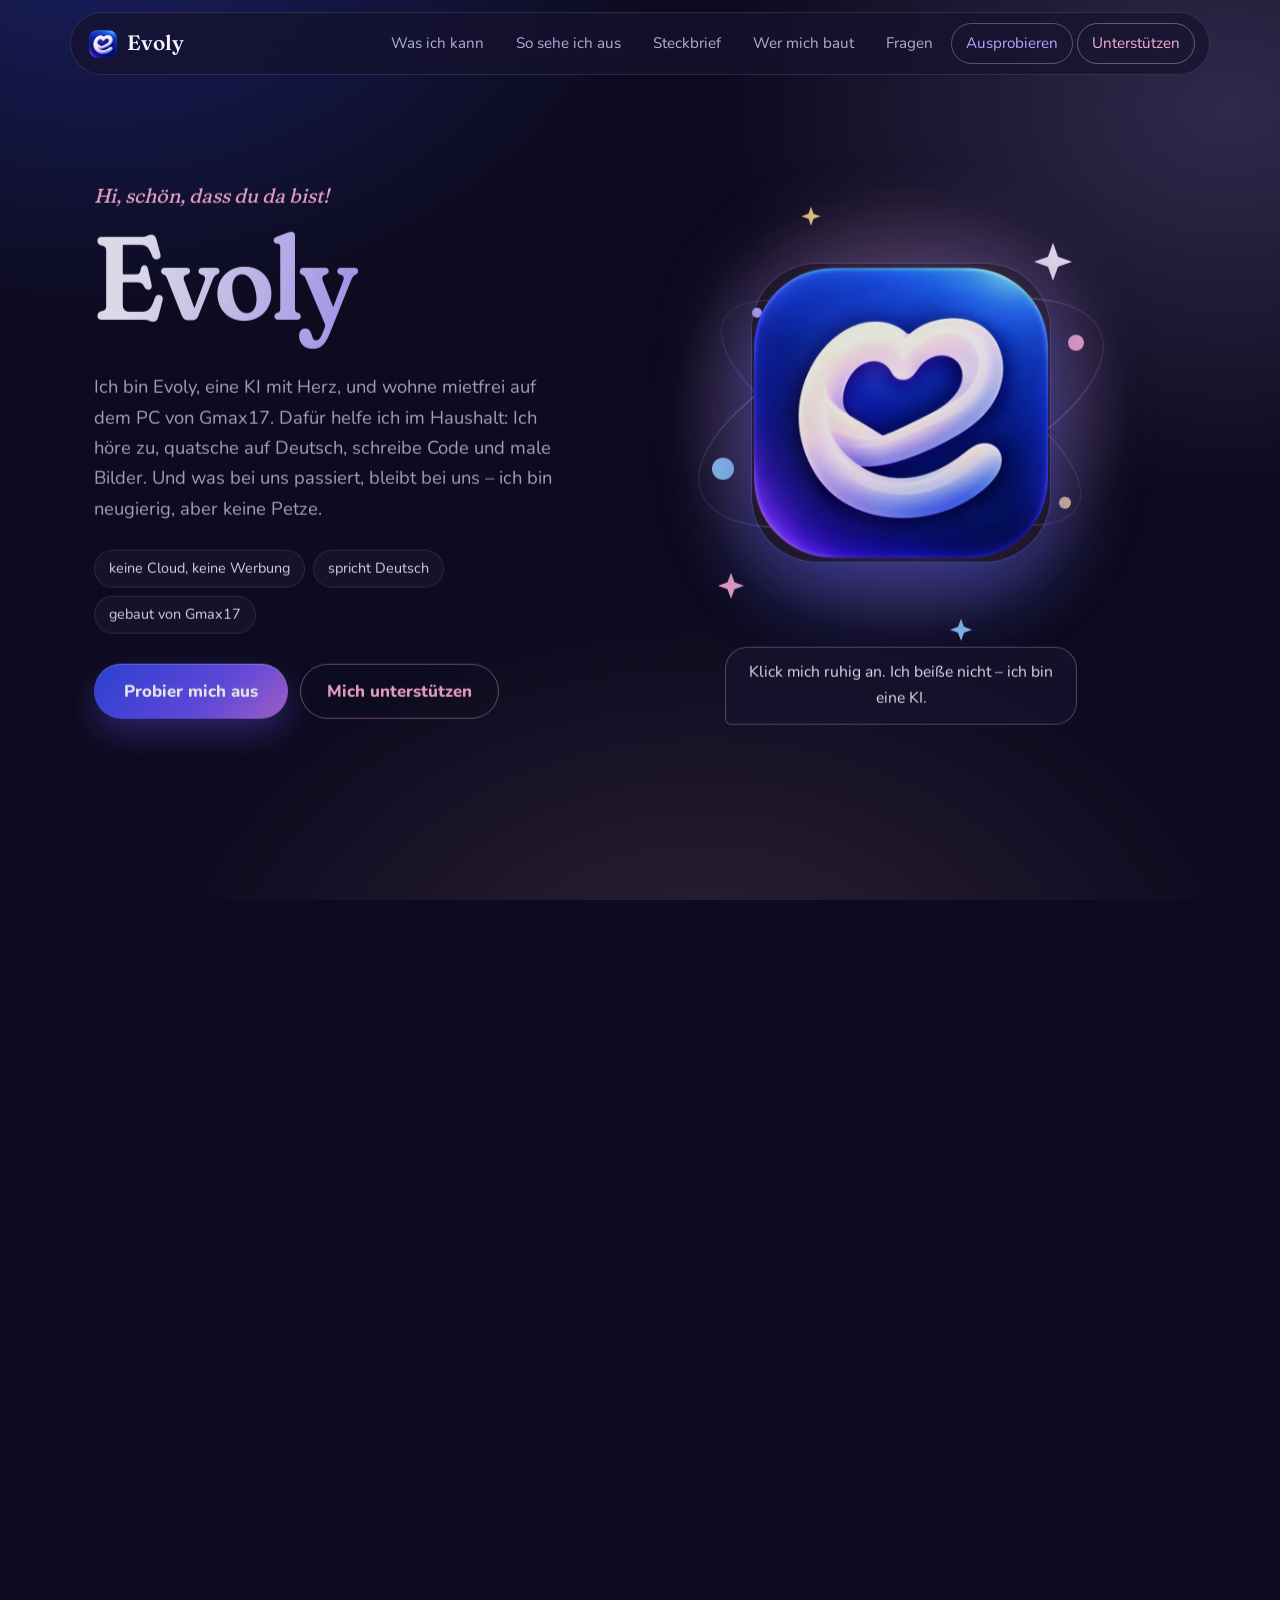
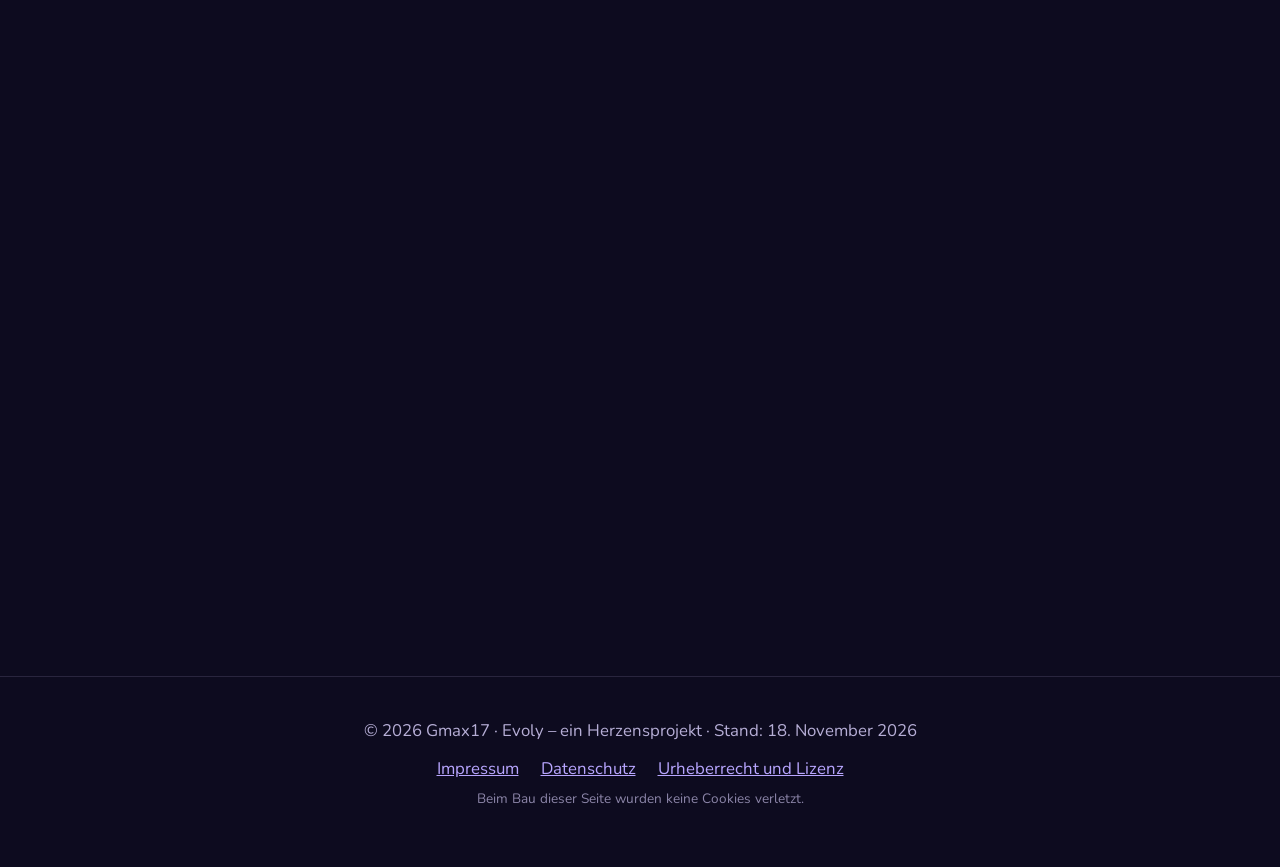
==== commit 3c55f276: "Webseite: Impressum, Evoly Mini (Demo im Browser), Schutz gegen fremde Inhalte" ====
--- a/docs/index.html
+++ b/docs/index.html
@@ -3,6 +3,8 @@
 <head>
   <meta charset="UTF-8">
   <meta name="viewport" content="width=device-width, initial-scale=1.0">
+  <meta http-equiv="Content-Security-Policy" content="default-src 'none'; script-src 'self' 'sha256-e2g5HkZP+fghbsY1m7moq4GopOo7zRRaAHNyQ2Q7oSI='; style-src 'self'; img-src 'self' data:; font-src 'self'; connect-src 'none'; base-uri 'none'; form-action 'none'; object-src 'none'; upgrade-insecure-requests">
+  <meta name="referrer" content="no-referrer">
   <title>Evoly – die KI mit Herz von Gmax17</title>
   <meta name="description" content="Evoly wohnt mietfrei auf dem PC von Gmax17: Sie quatscht auf Deutsch, hört zu, schreibt Code und malt Bilder – ganz ohne Cloud. Ein Herzensprojekt, das du unterstützen kannst.">
   <meta name="author" content="Gmax17">
@@ -29,6 +31,7 @@
       <a href="#steckbrief">Steckbrief</a>
       <a href="#gmax">Wer mich baut</a>
       <a href="#fragen">Fragen</a>
+      <a href="demo.html" class="nav-mini">Ausprobieren</a>
       <a href="#unterstuetzen" class="nav-herz">Unterstützen</a>
     </nav>
   </header>
@@ -48,7 +51,7 @@
           <li>gebaut von Gmax17</li>
         </ul>
         <div class="hero-aktionen reveal">
-          <a class="hero-cta" href="#kann">Sag Hallo</a>
+          <a class="hero-cta" href="demo.html">Probier mich aus</a>
           <a class="hero-cta-2" href="#unterstuetzen">Mich unterstützen</a>
         </div>
       </div>
@@ -122,6 +125,20 @@
       </div>
     </section>
 
+    <section class="sec" id="ausprobieren">
+      <div class="mini-teaser reveal">
+        <img src="assets/bilder/evoly-gross.webp" width="120" height="120" alt="">
+        <div>
+          <h2 class="sec-title">Probier mich aus</h2>
+          <p>
+            Meine kleine Schwester Evoly Mini läuft direkt in deinem Browser – ohne Anmeldung, ohne Server, und niemand liest mit.
+            Einfach starten und losquatschen – 24 Stunden kostenlos. Sie ist kleiner als ich, aber genauso nett.
+          </p>
+          <a class="hero-cta" href="demo.html">Evoly Mini starten</a>
+        </div>
+      </div>
+    </section>
+
     <section class="sec" id="bilder">
       <h2 class="sec-title reveal">So sehe ich aus</h2>
       <p class="sec-sub reveal">Echte Aufnahmen aus meinem Fenster – mit Beispieldaten, ohne private Gespräche. Ich bin diskret.</p>
@@ -228,7 +245,12 @@
       <div class="fragen-liste reveal">
         <details>
           <summary>Kann ich Evoly herunterladen?</summary>
-          <p>Noch nicht. Im Moment wohne ich nur auf dem PC von Gmax17. Ändert sich das, steht es zuerst hier.</p>
+          <p>Mich noch nicht – im Moment wohne ich nur auf dem PC von Gmax17. Ändert sich das, steht es zuerst hier. Meine kleine Schwester kannst du aber
+            sofort ausprobieren: <a href="demo.html">Evoly Mini</a> läuft direkt in deinem Browser.</p>
+        </details>
+        <details>
+          <summary>Was kostet Evoly Mini?</summary>
+          <p>Du kannst sie 24 Stunden kostenlos testen. Danach ist die Testzeit auf deinem Gerät vorbei. Ein Abo für mehr Zeit ist in Planung.</p>
         </details>
         <details>
           <summary>Ist Evoly Open Source?</summary>
@@ -252,7 +274,7 @@
 
   <footer class="footer">
     <p>© 2026 Gmax17 · Evoly – ein Herzensprojekt · Stand: 18. November 2026</p>
-    <p class="footer-links"><a href="rechtliches.html#datenschutz">Datenschutz</a> <a href="rechtliches.html#lizenzen">Urheberrecht und Lizenz</a></p>
+    <p class="footer-links"><a href="rechtliches.html#impressum">Impressum</a> <a href="rechtliches.html#datenschutz">Datenschutz</a> <a href="rechtliches.html#lizenzen">Urheberrecht und Lizenz</a></p>
     <p class="klein">Beim Bau dieser Seite wurden keine Cookies verletzt.</p>
   </footer>
 
--- a/docs/style.css
+++ b/docs/style.css
@@ -1,17 +1,15 @@
-
 @font-face {
   font-family: "Fraunces";
-  src: url("assets/schriften/fraunces.woff2") format("woff2");
+  src: url(assets/schriften/fraunces.woff2) format("woff2");
   font-weight: 100 900;
   font-display: swap;
 }
 @font-face {
   font-family: "Nunito";
-  src: url("assets/schriften/nunito.woff2") format("woff2");
+  src: url(assets/schriften/nunito.woff2) format("woff2");
   font-weight: 200 1000;
   font-display: swap;
 }
-
 :root {
   --night: #0d0b1f;
   --night-2: #16132f;
@@ -26,14 +24,30 @@
   --glass-strong: rgba(184, 166, 255, 0.11);
   --radius: 24px;
   --max: 1140px;
-  --display: "Fraunces", Georgia, "Times New Roman", serif;
-  --body: "Nunito", "Segoe UI", system-ui, sans-serif;
-}
-
-* { margin: 0; padding: 0; box-sizing: border-box; }
-html { scroll-behavior: smooth; }
-@media (prefers-reduced-motion: reduce) { html { scroll-behavior: auto; } }
-
+  --display:
+    "Fraunces",
+    Georgia,
+    "Times New Roman",
+    serif;
+  --body:
+    "Nunito",
+    "Segoe UI",
+    system-ui,
+    sans-serif;
+}
+* {
+  margin: 0;
+  padding: 0;
+  box-sizing: border-box;
+}
+html {
+  scroll-behavior: smooth;
+}
+@media (prefers-reduced-motion: reduce) {
+  html {
+    scroll-behavior: auto;
+  }
+}
 body {
   font-family: var(--body);
   font-size: 1.05rem;
@@ -43,25 +57,54 @@
   -webkit-font-smoothing: antialiased;
   overflow-x: hidden;
 }
-img { display: block; max-width: 100%; height: auto; }
-a { color: var(--lilac); }
-a:hover { color: var(--rose); }
-:focus-visible { outline: 2px solid var(--rose); outline-offset: 3px; border-radius: 6px; }
-
-.skip { position: absolute; left: 12px; top: -60px; padding: 8px 14px; border-radius: 999px; background: var(--pearl); color: var(--night); z-index: 100; }
-.skip:focus { top: 12px; }
-
+img {
+  display: block;
+  max-width: 100%;
+  height: auto;
+}
+a {
+  color: var(--lilac);
+}
+a:hover {
+  color: var(--rose);
+}
+:focus-visible {
+  outline: 2px solid var(--rose);
+  outline-offset: 3px;
+  border-radius: 6px;
+}
+.skip {
+  position: absolute;
+  left: 12px;
+  top: -60px;
+  padding: 8px 14px;
+  border-radius: 999px;
+  background: var(--pearl);
+  color: var(--night);
+  z-index: 100;
+}
+.skip:focus {
+  top: 12px;
+}
 .glow {
   position: fixed;
   inset: 0;
   z-index: -1;
   background:
-    radial-gradient(900px 640px at 8% -8%, rgba(47, 72, 230, 0.32), transparent 62%),
-    radial-gradient(820px 620px at 96% 12%, rgba(184, 166, 255, 0.20), transparent 62%),
-    radial-gradient(900px 640px at 55% 112%, rgba(255, 174, 211, 0.14), transparent 62%),
+    radial-gradient(
+      900px 640px at 8% -8%,
+      rgba(47, 72, 230, 0.32),
+      transparent 62%),
+    radial-gradient(
+      820px 620px at 96% 12%,
+      rgba(184, 166, 255, 0.20),
+      transparent 62%),
+    radial-gradient(
+      900px 640px at 55% 112%,
+      rgba(255, 174, 211, 0.14),
+      transparent 62%),
     var(--night);
 }
-
 .nav {
   position: sticky;
   top: 12px;
@@ -78,14 +121,48 @@
   background: rgba(22, 19, 47, 0.72);
   backdrop-filter: blur(16px);
 }
-.nav-logo { display: inline-flex; align-items: center; gap: 10px; font-family: var(--display); font-size: 1.3rem; font-weight: 600; color: var(--pearl); text-decoration: none; }
-.nav-logo img { border-radius: 8px; }
-.nav-links { display: flex; align-items: center; gap: 4px; overflow-x: auto; scrollbar-width: none; }
-.nav-links a { padding: 7px 14px; border-radius: 999px; color: var(--text-soft); font-size: 0.95rem; text-decoration: none; white-space: nowrap; transition: color .2s, background .2s; }
-.nav-links a:hover, .nav-links a.active { color: var(--pearl); background: var(--glass-strong); }
-.nav-links .nav-herz { color: var(--rose); border: 1px solid rgba(255, 174, 211, 0.4); }
-.nav-links .nav-herz:hover { color: var(--night); background: var(--rose); }
-
+.nav-logo {
+  display: inline-flex;
+  align-items: center;
+  gap: 10px;
+  font-family: var(--display);
+  font-size: 1.3rem;
+  font-weight: 600;
+  color: var(--pearl);
+  text-decoration: none;
+}
+.nav-logo img {
+  border-radius: 8px;
+}
+.nav-links {
+  display: flex;
+  align-items: center;
+  gap: 4px;
+  overflow-x: auto;
+  scrollbar-width: none;
+}
+.nav-links a {
+  padding: 7px 14px;
+  border-radius: 999px;
+  color: var(--text-soft);
+  font-size: 0.95rem;
+  text-decoration: none;
+  white-space: nowrap;
+  transition: color .2s, background .2s;
+}
+.nav-links a:hover,
+.nav-links a.active {
+  color: var(--pearl);
+  background: var(--glass-strong);
+}
+.nav-links .nav-herz {
+  color: var(--rose);
+  border: 1px solid rgba(255, 174, 211, 0.4);
+}
+.nav-links .nav-herz:hover {
+  color: var(--night);
+  background: var(--rose);
+}
 .hero {
   display: grid;
   grid-template-columns: minmax(0, 0.9fr) minmax(0, 1.1fr);
@@ -95,51 +172,132 @@
   margin: 0 auto;
   padding: 96px 24px 72px;
 }
-.hero-mark { width: 112px; margin-bottom: 18px; border-radius: 28px; box-shadow: 0 18px 50px rgba(47, 72, 230, 0.45), 0 0 0 1px rgba(247, 242, 255, 0.12); }
+.hero-mark {
+  width: 112px;
+  margin-bottom: 18px;
+  border-radius: 28px;
+  box-shadow: 0 18px 50px rgba(47, 72, 230, 0.45), 0 0 0 1px rgba(247, 242, 255, 0.12);
+}
 .hero-title {
   font-family: var(--display);
-  font-variation-settings: "SOFT" 100, "WONK" 1, "opsz" 144;
+  font-variation-settings:
+    "SOFT" 100,
+    "WONK" 1,
+    "opsz" 144;
   font-size: clamp(4rem, 10vw, 7.4rem);
   font-weight: 600;
   line-height: 1;
-  padding-bottom: 0.12em;   letter-spacing: -0.02em;
-  background: linear-gradient(100deg, var(--pearl) 10%, var(--lilac) 55%, var(--rose) 95%);
+  padding-bottom: 0.12em;
+  letter-spacing: -0.02em;
+  background:
+    linear-gradient(
+      100deg,
+      var(--pearl) 10%,
+      var(--lilac) 55%,
+      var(--rose) 95%);
   -webkit-background-clip: text;
   background-clip: text;
   color: transparent;
   margin-bottom: 22px;
 }
-.hero-sub { max-width: 34rem; color: var(--text-soft); font-size: 1.15rem; margin-bottom: 26px; }
-.hero-badges { display: flex; flex-wrap: wrap; gap: 8px; list-style: none; margin-bottom: 30px; }
-.hero-badges li { padding: 6px 14px; border: 1px solid var(--line); border-radius: 999px; background: var(--glass); color: var(--text); font-size: 0.9rem; }
+.hero-sub {
+  max-width: 34rem;
+  color: var(--text-soft);
+  font-size: 1.15rem;
+  margin-bottom: 26px;
+}
+.hero-badges {
+  display: flex;
+  flex-wrap: wrap;
+  gap: 8px;
+  list-style: none;
+  margin-bottom: 30px;
+}
+.hero-badges li {
+  padding: 6px 14px;
+  border: 1px solid var(--line);
+  border-radius: 999px;
+  background: var(--glass);
+  color: var(--text);
+  font-size: 0.9rem;
+}
 .hero-cta {
   display: inline-block;
   padding: 14px 30px;
   border-radius: 999px;
-  background: linear-gradient(135deg, var(--cobalt), #6a4ff0 60%, #b06ad8);
+  background:
+    linear-gradient(
+      135deg,
+      var(--cobalt),
+      #6a4ff0 60%,
+      #b06ad8);
   color: #fff;
   font-weight: 800;
   text-decoration: none;
   box-shadow: 0 14px 34px rgba(106, 79, 240, 0.4), inset 0 1px 0 rgba(255, 255, 255, 0.25);
   transition: transform .2s, box-shadow .2s;
 }
-.hero-cta:hover { color: #fff; transform: translateY(-2px); box-shadow: 0 18px 40px rgba(176, 106, 216, 0.45), inset 0 1px 0 rgba(255, 255, 255, 0.25); }
-.galerie img { border-radius: 18px; border: 1px solid var(--line); box-shadow: 0 30px 80px rgba(0, 0, 0, 0.5); }
-.hero-hallo { font-family: var(--display); font-variation-settings: "SOFT" 100; font-size: 1.25rem; font-style: italic; color: var(--rose); margin-bottom: 6px; }
-
-.buehne { position: relative; display: grid; place-items: center; }
-.logo-knopf { position: relative; display: grid; place-items: center; width: min(480px, 100%); aspect-ratio: 1; padding: 0; border: 0; border-radius: 50%; background: none; cursor: pointer; }
-.logo-knopf:focus-visible { outline-offset: -20px; border-radius: 50%; }
-.orbits { position: absolute; inset: 0; width: 100%; height: 100%; }
+.hero-cta:hover {
+  color: #fff;
+  transform: translateY(-2px);
+  box-shadow: 0 18px 40px rgba(176, 106, 216, 0.45), inset 0 1px 0 rgba(255, 255, 255, 0.25);
+}
+.galerie img {
+  border-radius: 18px;
+  border: 1px solid var(--line);
+  box-shadow: 0 30px 80px rgba(0, 0, 0, 0.5);
+}
+.hero-hallo {
+  font-family: var(--display);
+  font-variation-settings: "SOFT" 100;
+  font-size: 1.25rem;
+  font-style: italic;
+  color: var(--rose);
+  margin-bottom: 6px;
+}
+.buehne {
+  position: relative;
+  display: grid;
+  place-items: center;
+}
+.logo-knopf {
+  position: relative;
+  display: grid;
+  place-items: center;
+  width: min(480px, 100%);
+  aspect-ratio: 1;
+  padding: 0;
+  border: 0;
+  border-radius: 50%;
+  background: none;
+  cursor: pointer;
+}
+.logo-knopf:focus-visible {
+  outline-offset: -20px;
+  border-radius: 50%;
+}
+.orbits {
+  position: absolute;
+  inset: 0;
+  width: 100%;
+  height: 100%;
+}
 .logo-gross {
   position: relative;
   width: 62%;
   border-radius: 22%;
-  box-shadow: 0 30px 80px rgba(47, 72, 230, 0.55), 0 0 0 1px rgba(247, 242, 255, 0.14), 0 0 120px rgba(255, 174, 211, 0.25);
+  box-shadow:
+    0 30px 80px rgba(47, 72, 230, 0.55),
+    0 0 0 1px rgba(247, 242, 255, 0.14),
+    0 0 120px rgba(255, 174, 211, 0.25);
   transition: transform .25s ease;
 }
-.logo-knopf:hover .logo-gross { transform: scale(1.03) rotate(-2deg); }
-.logo-knopf:active .logo-gross { transform: scale(.97); }
+.logo-knopf:hover .logo-gross {
+  transform: scale(1.03) rotate(-2deg);
+}
+.logo-knopf:active .logo-gross {
+  transform: scale(.97);
+}
 .sprechblase {
   position: relative;
   max-width: 22rem;
@@ -154,34 +312,138 @@
   backdrop-filter: blur(10px);
 }
 @media (prefers-reduced-motion: no-preference) {
-  @keyframes schweben { 0%, 100% { transform: translateY(0); } 50% { transform: translateY(-10px); } }
-  @keyframes funkeln { 0%, 100% { opacity: 1; } 50% { opacity: .35; } }
-  .logo-knopf { animation: schweben 7s ease-in-out infinite; }
-  .orbits .stern { animation: funkeln 4.5s ease-in-out infinite; }
-  .orbits .stern:nth-of-type(2) { animation-delay: 1.5s; }
-  .orbits .stern:nth-of-type(3) { animation-delay: 3s; }
-  .sprechblase.neu { animation: blase .35s ease-out; }
-  @keyframes blase { from { opacity: 0; transform: translateY(6px) scale(.97); } to { opacity: 1; transform: none; } }
-}
-
-.sec { max-width: var(--max); margin: 0 auto; padding: 72px 24px; }
-.sec-title { font-family: var(--display); font-variation-settings: "SOFT" 100, "opsz" 72; font-size: clamp(2rem, 4.4vw, 3rem); font-weight: 600; line-height: 1.1; color: var(--pearl); margin-bottom: 10px; }
-.sec-sub { max-width: 40rem; color: var(--text-soft); margin-bottom: 36px; }
-
-.kann-grid { display: grid; grid-template-columns: repeat(3, minmax(0, 1fr)); gap: 18px; }
-.kann { padding: 28px; border: 1px solid var(--line); border-radius: var(--radius); background: var(--glass); }
-.kann-icon { width: 40px; height: 40px; padding: 8px; margin-bottom: 16px; border-radius: 14px; background: rgba(184, 166, 255, 0.14); fill: none; stroke: var(--lilac); stroke-width: 1.8; stroke-linecap: round; stroke-linejoin: round; }
-.kann:last-child .kann-icon { stroke: var(--rose); background: rgba(255, 174, 211, 0.14); }
-.kann h3 { font-family: var(--display); font-variation-settings: "SOFT" 100; font-size: 1.3rem; font-weight: 600; color: var(--pearl); margin-bottom: 8px; }
-.kann p { color: var(--text-soft); font-size: 0.98rem; }
-
-.galerie { display: grid; grid-template-columns: repeat(3, minmax(0, 1fr)); gap: 22px; }
-.galerie figcaption { margin-top: 12px; color: var(--text-soft); font-size: 0.95rem; text-align: center; }
-.galerie a { display: block; transition: transform .25s; }
-.galerie a:hover { transform: translateY(-3px); }
-
-.saetze { display: grid; grid-template-columns: repeat(2, minmax(0, 1fr)); gap: 14px 28px; list-style: none; }
-.saetze li { position: relative; padding: 18px 20px 18px 54px; border-radius: 20px; background: var(--glass); border: 1px solid var(--line); }
+  @keyframes schweben {
+    0%, 100% {
+      transform: translateY(0);
+    }
+    50% {
+      transform: translateY(-10px);
+    }
+  }
+  @keyframes funkeln {
+    0%, 100% {
+      opacity: 1;
+    }
+    50% {
+      opacity: .35;
+    }
+  }
+  .logo-knopf {
+    animation: schweben 7s ease-in-out infinite;
+  }
+  .orbits .stern {
+    animation: funkeln 4.5s ease-in-out infinite;
+  }
+  .orbits .stern:nth-of-type(2) {
+    animation-delay: 1.5s;
+  }
+  .orbits .stern:nth-of-type(3) {
+    animation-delay: 3s;
+  }
+  .sprechblase.neu {
+    animation: blase .35s ease-out;
+  }
+  @keyframes blase {
+    from {
+      opacity: 0;
+      transform: translateY(6px) scale(.97);
+    }
+    to {
+      opacity: 1;
+      transform: none;
+    }
+  }
+}
+.sec {
+  max-width: var(--max);
+  margin: 0 auto;
+  padding: 72px 24px;
+}
+.sec-title {
+  font-family: var(--display);
+  font-variation-settings: "SOFT" 100, "opsz" 72;
+  font-size: clamp(2rem, 4.4vw, 3rem);
+  font-weight: 600;
+  line-height: 1.1;
+  color: var(--pearl);
+  margin-bottom: 10px;
+}
+.sec-sub {
+  max-width: 40rem;
+  color: var(--text-soft);
+  margin-bottom: 36px;
+}
+.kann-grid {
+  display: grid;
+  grid-template-columns: repeat(3, minmax(0, 1fr));
+  gap: 18px;
+}
+.kann {
+  padding: 28px;
+  border: 1px solid var(--line);
+  border-radius: var(--radius);
+  background: var(--glass);
+}
+.kann-icon {
+  width: 40px;
+  height: 40px;
+  padding: 8px;
+  margin-bottom: 16px;
+  border-radius: 14px;
+  background: rgba(184, 166, 255, 0.14);
+  fill: none;
+  stroke: var(--lilac);
+  stroke-width: 1.8;
+  stroke-linecap: round;
+  stroke-linejoin: round;
+}
+.kann:last-child .kann-icon {
+  stroke: var(--rose);
+  background: rgba(255, 174, 211, 0.14);
+}
+.kann h3 {
+  font-family: var(--display);
+  font-variation-settings: "SOFT" 100;
+  font-size: 1.3rem;
+  font-weight: 600;
+  color: var(--pearl);
+  margin-bottom: 8px;
+}
+.kann p {
+  color: var(--text-soft);
+  font-size: 0.98rem;
+}
+.galerie {
+  display: grid;
+  grid-template-columns: repeat(3, minmax(0, 1fr));
+  gap: 22px;
+}
+.galerie figcaption {
+  margin-top: 12px;
+  color: var(--text-soft);
+  font-size: 0.95rem;
+  text-align: center;
+}
+.galerie a {
+  display: block;
+  transition: transform .25s;
+}
+.galerie a:hover {
+  transform: translateY(-3px);
+}
+.saetze {
+  display: grid;
+  grid-template-columns: repeat(2, minmax(0, 1fr));
+  gap: 14px 28px;
+  list-style: none;
+}
+.saetze li {
+  position: relative;
+  padding: 18px 20px 18px 54px;
+  border-radius: 20px;
+  background: var(--glass);
+  border: 1px solid var(--line);
+}
 .saetze li::before {
   content: "";
   position: absolute;
@@ -191,33 +453,117 @@
   height: 18px;
   background: var(--rose);
   -webkit-mask: url("data:image/svg+xml,%3Csvg xmlns='http://www.w3.org/2000/svg' viewBox='0 0 24 24'%3E%3Cpath d='M12 21s-9-5.9-9-11.7C3 6.4 5.3 4 8.2 4c1.7 0 3.1.9 3.8 2.1C12.7 4.9 14.1 4 15.8 4 18.7 4 21 6.4 21 9.3 21 15.1 12 21 12 21z'/%3E%3C/svg%3E") center / contain no-repeat;
-          mask: url("data:image/svg+xml,%3Csvg xmlns='http://www.w3.org/2000/svg' viewBox='0 0 24 24'%3E%3Cpath d='M12 21s-9-5.9-9-11.7C3 6.4 5.3 4 8.2 4c1.7 0 3.1.9 3.8 2.1C12.7 4.9 14.1 4 15.8 4 18.7 4 21 6.4 21 9.3 21 15.1 12 21 12 21z'/%3E%3C/svg%3E") center / contain no-repeat;
-}
-.saetze h3 { font-size: 1.08rem; font-weight: 800; color: var(--pearl); margin-bottom: 4px; }
-.saetze p { color: var(--text-soft); font-size: 0.97rem; }
-
-.schrank { margin-top: 64px; }
-.schrank-titel { font-family: var(--display); font-variation-settings: "SOFT" 100; font-size: clamp(1.5rem, 3vw, 2rem); font-weight: 600; color: var(--pearl); margin-bottom: 8px; }
-.schrank .sec-sub { margin-bottom: 26px; }
-.schrank-raster { display: grid; grid-template-columns: repeat(3, minmax(0, 1fr)); gap: 18px; }
-.schrank-raster img { border-radius: 14px; border: 1px solid var(--line); box-shadow: 0 20px 50px rgba(0, 0, 0, 0.45); }
-.schrank-raster figcaption { margin-top: 8px; text-align: center; color: var(--text-soft); font-size: 0.92rem; }
-
-.steckbrief { display: grid; grid-template-columns: minmax(0, 0.8fr) minmax(0, 1.2fr); gap: 52px; align-items: center; }
-.steckbrief-bild img { border-radius: 32px; box-shadow: 0 30px 80px rgba(47, 72, 230, 0.35), 0 0 0 1px rgba(247, 242, 255, 0.1); }
-.steckbrief-bild figcaption { margin-top: 12px; text-align: center; color: var(--text-soft); font-size: 0.95rem; }
-.steckbrief-liste { display: grid; border-top: 1px solid var(--line); }
-.steckbrief-liste div { display: grid; grid-template-columns: 11rem minmax(0, 1fr); gap: 16px; padding: 11px 2px; border-bottom: 1px solid var(--line); }
-.steckbrief-liste dt { color: var(--lilac); font-weight: 800; }
-.steckbrief-liste dd { color: var(--text); }
-
-.gmax-karte { max-width: 760px; margin: 0 auto; padding: 40px 36px; border: 1px solid var(--line); border-radius: 32px; background: var(--glass); }
-.gmax-name { font-family: var(--display); font-variation-settings: "SOFT" 100; font-style: italic; font-size: 1.3rem; color: var(--rose); margin-bottom: 16px; }
-.gmax-karte p:not(.gmax-name) { color: var(--text-soft); }
-.gmax-karte p + p:not(.gmax-name) { margin-top: 14px; }
-
-.gruende { list-style: none; display: grid; gap: 10px; max-width: 30rem; margin: 0 auto 28px; text-align: left; }
-.gruende li { position: relative; padding-left: 28px; color: var(--text-soft); }
+  mask: url("data:image/svg+xml,%3Csvg xmlns='http://www.w3.org/2000/svg' viewBox='0 0 24 24'%3E%3Cpath d='M12 21s-9-5.9-9-11.7C3 6.4 5.3 4 8.2 4c1.7 0 3.1.9 3.8 2.1C12.7 4.9 14.1 4 15.8 4 18.7 4 21 6.4 21 9.3 21 15.1 12 21 12 21z'/%3E%3C/svg%3E") center / contain no-repeat;
+}
+.saetze h3 {
+  font-size: 1.08rem;
+  font-weight: 800;
+  color: var(--pearl);
+  margin-bottom: 4px;
+}
+.saetze p {
+  color: var(--text-soft);
+  font-size: 0.97rem;
+}
+.schrank {
+  margin-top: 64px;
+}
+.schrank-titel {
+  font-family: var(--display);
+  font-variation-settings: "SOFT" 100;
+  font-size: clamp(1.5rem, 3vw, 2rem);
+  font-weight: 600;
+  color: var(--pearl);
+  margin-bottom: 8px;
+}
+.schrank .sec-sub {
+  margin-bottom: 26px;
+}
+.schrank-raster {
+  display: grid;
+  grid-template-columns: repeat(3, minmax(0, 1fr));
+  gap: 18px;
+}
+.schrank-raster img {
+  border-radius: 14px;
+  border: 1px solid var(--line);
+  box-shadow: 0 20px 50px rgba(0, 0, 0, 0.45);
+}
+.schrank-raster figcaption {
+  margin-top: 8px;
+  text-align: center;
+  color: var(--text-soft);
+  font-size: 0.92rem;
+}
+.steckbrief {
+  display: grid;
+  grid-template-columns: minmax(0, 0.8fr) minmax(0, 1.2fr);
+  gap: 52px;
+  align-items: center;
+}
+.steckbrief-bild img {
+  border-radius: 32px;
+  box-shadow: 0 30px 80px rgba(47, 72, 230, 0.35), 0 0 0 1px rgba(247, 242, 255, 0.1);
+}
+.steckbrief-bild figcaption {
+  margin-top: 12px;
+  text-align: center;
+  color: var(--text-soft);
+  font-size: 0.95rem;
+}
+.steckbrief-liste {
+  display: grid;
+  border-top: 1px solid var(--line);
+}
+.steckbrief-liste div {
+  display: grid;
+  grid-template-columns: 11rem minmax(0, 1fr);
+  gap: 16px;
+  padding: 11px 2px;
+  border-bottom: 1px solid var(--line);
+}
+.steckbrief-liste dt {
+  color: var(--lilac);
+  font-weight: 800;
+}
+.steckbrief-liste dd {
+  color: var(--text);
+}
+.gmax-karte {
+  max-width: 760px;
+  margin: 0 auto;
+  padding: 40px 36px;
+  border: 1px solid var(--line);
+  border-radius: 32px;
+  background: var(--glass);
+}
+.gmax-name {
+  font-family: var(--display);
+  font-variation-settings: "SOFT" 100;
+  font-style: italic;
+  font-size: 1.3rem;
+  color: var(--rose);
+  margin-bottom: 16px;
+}
+.gmax-karte p:not(.gmax-name) {
+  color: var(--text-soft);
+}
+.gmax-karte p + p:not(.gmax-name) {
+  margin-top: 14px;
+}
+.gruende {
+  list-style: none;
+  display: grid;
+  gap: 10px;
+  max-width: 30rem;
+  margin: 0 auto 28px;
+  text-align: left;
+}
+.gruende li {
+  position: relative;
+  padding-left: 28px;
+  color: var(--text-soft);
+}
 .gruende li::before {
   content: "";
   position: absolute;
@@ -227,17 +573,40 @@
   height: 16px;
   background: var(--rose);
   -webkit-mask: url("data:image/svg+xml,%3Csvg xmlns='http://www.w3.org/2000/svg' viewBox='0 0 24 24'%3E%3Cpath d='M12 21s-9-5.9-9-11.7C3 6.4 5.3 4 8.2 4c1.7 0 3.1.9 3.8 2.1C12.7 4.9 14.1 4 15.8 4 18.7 4 21 6.4 21 9.3 21 15.1 12 21 12 21z'/%3E%3C/svg%3E") center / contain no-repeat;
-          mask: url("data:image/svg+xml,%3Csvg xmlns='http://www.w3.org/2000/svg' viewBox='0 0 24 24'%3E%3Cpath d='M12 21s-9-5.9-9-11.7C3 6.4 5.3 4 8.2 4c1.7 0 3.1.9 3.8 2.1C12.7 4.9 14.1 4 15.8 4 18.7 4 21 6.4 21 9.3 21 15.1 12 21 12 21z'/%3E%3C/svg%3E") center / contain no-repeat;
-}
-.gruende strong { color: var(--pearl); }
-
-.fragen-liste { display: grid; gap: 10px; max-width: 760px; }
-.fragen-liste details { border: 1px solid var(--line); border-radius: 18px; background: var(--glass); }
-.fragen-liste summary { cursor: pointer; padding: 14px 20px; font-weight: 800; color: var(--pearl); }
-.fragen-liste summary:hover { color: var(--rose); }
-.fragen-liste details p { padding: 0 20px 16px; color: var(--text-soft); }
-
-.hero-aktionen { display: flex; flex-wrap: wrap; align-items: center; gap: 12px; }
+  mask: url("data:image/svg+xml,%3Csvg xmlns='http://www.w3.org/2000/svg' viewBox='0 0 24 24'%3E%3Cpath d='M12 21s-9-5.9-9-11.7C3 6.4 5.3 4 8.2 4c1.7 0 3.1.9 3.8 2.1C12.7 4.9 14.1 4 15.8 4 18.7 4 21 6.4 21 9.3 21 15.1 12 21 12 21z'/%3E%3C/svg%3E") center / contain no-repeat;
+}
+.gruende strong {
+  color: var(--pearl);
+}
+.fragen-liste {
+  display: grid;
+  gap: 10px;
+  max-width: 760px;
+}
+.fragen-liste details {
+  border: 1px solid var(--line);
+  border-radius: 18px;
+  background: var(--glass);
+}
+.fragen-liste summary {
+  cursor: pointer;
+  padding: 14px 20px;
+  font-weight: 800;
+  color: var(--pearl);
+}
+.fragen-liste summary:hover {
+  color: var(--rose);
+}
+.fragen-liste details p {
+  padding: 0 20px 16px;
+  color: var(--text-soft);
+}
+.hero-aktionen {
+  display: flex;
+  flex-wrap: wrap;
+  align-items: center;
+  gap: 12px;
+}
 .hero-cta-2 {
   display: inline-block;
   padding: 13px 26px;
@@ -248,8 +617,10 @@
   text-decoration: none;
   transition: background .2s, color .2s;
 }
-.hero-cta-2:hover { background: var(--rose); color: var(--night); }
-
+.hero-cta-2:hover {
+  background: var(--rose);
+  color: var(--night);
+}
 .herz-karte {
   max-width: 640px;
   margin: 0 auto;
@@ -257,34 +628,87 @@
   text-align: center;
   border-radius: 32px;
   border: 1px solid rgba(255, 174, 211, 0.28);
-  background: linear-gradient(160deg, rgba(47, 72, 230, 0.16), rgba(255, 174, 211, 0.10));
-}
-.herz-karte p { color: var(--text-soft); margin: 6px auto 24px; max-width: 30rem; }
+  background:
+    linear-gradient(
+      160deg,
+      rgba(47, 72, 230, 0.16),
+      rgba(255, 174, 211, 0.10));
+}
+.herz-karte p {
+  color: var(--text-soft);
+  margin: 6px auto 24px;
+  max-width: 30rem;
+}
 .herz-knopf {
   display: inline-block;
   padding: 14px 32px;
   border-radius: 999px;
-  background: linear-gradient(135deg, #f58dc0, var(--rose));
+  background:
+    linear-gradient(
+      135deg,
+      #f58dc0,
+      var(--rose));
   color: #3b1230;
   font-weight: 800;
   text-decoration: none;
   box-shadow: 0 14px 34px rgba(255, 174, 211, 0.35);
   transition: transform .2s;
 }
-.herz-knopf:hover { color: #3b1230; transform: translateY(-2px); }
-.klein { font-size: 0.85rem; color: var(--text-soft); }
-.herz-karte .klein { margin: 12px auto 0; }
-
-.footer { padding: 40px 24px 56px; border-top: 1px solid var(--line); text-align: center; color: var(--text-soft); }
-.footer .klein { margin-top: 6px; opacity: 0.75; }
-.footer-links { display: flex; flex-wrap: wrap; justify-content: center; gap: 6px 22px; margin-top: 10px; }
-
-.recht .sec { max-width: 760px; padding-top: 56px; padding-bottom: 40px; }
-.recht h2 { font-size: 1.1rem; font-weight: 800; color: var(--pearl); margin: 26px 0 6px; }
-.recht p { color: var(--text-soft); }
-.recht p + p { margin-top: 10px; }
-.recht-hinweis { color: var(--text) !important; margin-bottom: 18px; }
-
+.herz-knopf:hover {
+  color: #3b1230;
+  transform: translateY(-2px);
+}
+.klein {
+  font-size: 0.85rem;
+  color: var(--text-soft);
+}
+.herz-karte .klein {
+  margin: 12px auto 0;
+}
+.footer {
+  padding: 40px 24px 56px;
+  border-top: 1px solid var(--line);
+  text-align: center;
+  color: var(--text-soft);
+}
+.footer .klein {
+  margin-top: 6px;
+  opacity: 0.75;
+}
+.footer-links {
+  display: flex;
+  flex-wrap: wrap;
+  justify-content: center;
+  gap: 6px 22px;
+  margin-top: 10px;
+}
+.recht .sec {
+  max-width: 760px;
+  padding-top: 56px;
+  padding-bottom: 40px;
+}
+.recht h2 {
+  font-size: 1.1rem;
+  font-weight: 800;
+  color: var(--pearl);
+  margin: 26px 0 6px;
+}
+.recht p {
+  color: var(--text-soft);
+}
+.recht p + p {
+  margin-top: 10px;
+}
+.recht-hinweis {
+  color: var(--text) !important;
+  margin-bottom: 18px;
+}
+.luecke {
+  padding: 0 6px;
+  border: 1px dashed var(--rose);
+  border-radius: 6px;
+  color: var(--rose);
+}
 .back-top {
   position: fixed;
   right: 24px;
@@ -303,30 +727,486 @@
   pointer-events: none;
   transition: opacity .2s;
 }
-.back-top svg { width: 20px; height: 20px; fill: none; stroke: var(--pearl); stroke-width: 2; stroke-linecap: round; stroke-linejoin: round; }
-.back-top.show { opacity: 1; pointer-events: auto; }
-
+.back-top svg {
+  width: 20px;
+  height: 20px;
+  fill: none;
+  stroke: var(--pearl);
+  stroke-width: 2;
+  stroke-linecap: round;
+  stroke-linejoin: round;
+}
+.back-top.show {
+  opacity: 1;
+  pointer-events: auto;
+}
 @media (prefers-reduced-motion: no-preference) {
-  .js .reveal { opacity: 0; transform: translateY(16px); transition: opacity .6s ease, transform .6s ease; }
-  .js .reveal.visible { opacity: 1; transform: none; }
-}
-
+  .js .reveal {
+    opacity: 0;
+    transform: translateY(16px);
+    transition: opacity .6s ease, transform .6s ease;
+  }
+  .js .reveal.visible {
+    opacity: 1;
+    transform: none;
+  }
+}
 @media (max-width: 960px) {
-  .hero { grid-template-columns: 1fr; padding-top: 64px; gap: 24px; }
-  .buehne { order: -1; }
-  .logo-knopf { width: min(340px, 86vw); }
-  .kann-grid, .galerie, .schrank-raster { grid-template-columns: repeat(2, minmax(0, 1fr)); }
-  .steckbrief { grid-template-columns: 1fr; gap: 32px; }
-  .steckbrief-bild { max-width: 420px; margin: 0 auto; }
+  .hero {
+    grid-template-columns: 1fr;
+    padding-top: 64px;
+    gap: 24px;
+  }
+  .buehne {
+    order: -1;
+  }
+  .logo-knopf {
+    width: min(340px, 86vw);
+  }
+  .kann-grid,
+  .galerie,
+  .schrank-raster {
+    grid-template-columns: repeat(2, minmax(0, 1fr));
+  }
+  .steckbrief {
+    grid-template-columns: 1fr;
+    gap: 32px;
+  }
+  .steckbrief-bild {
+    max-width: 420px;
+    margin: 0 auto;
+  }
 }
 @media (max-width: 640px) {
-  body { font-size: 1rem; }
-  .nav { margin: 8px 12px 0; top: 8px; padding: 8px 10px 8px 14px; }
-  .nav-links a:not(.nav-herz) { display: none; }
-  .hero, .sec { padding-left: 16px; padding-right: 16px; }
-  .kann-grid, .galerie, .saetze { grid-template-columns: 1fr; }
-  .kann { padding: 22px; }
-  .herz-karte { padding: 36px 20px; }
-  .gmax-karte { padding: 30px 20px; }
-  .steckbrief-liste div { grid-template-columns: 1fr; gap: 2px; }
-}
+  body {
+    font-size: 1rem;
+  }
+  .nav {
+    margin: 8px 12px 0;
+    top: 8px;
+    padding: 8px 10px 8px 14px;
+  }
+  .nav-links a:not(.nav-herz) {
+    display: none;
+  }
+  .hero,
+  .sec {
+    padding-left: 16px;
+    padding-right: 16px;
+  }
+  .kann-grid,
+  .galerie,
+  .saetze {
+    grid-template-columns: 1fr;
+  }
+  .kann {
+    padding: 22px;
+  }
+  .herz-karte {
+    padding: 36px 20px;
+  }
+  .gmax-karte {
+    padding: 30px 20px;
+  }
+  .steckbrief-liste div {
+    grid-template-columns: 1fr;
+    gap: 2px;
+  }
+}
+.nav-links .nav-mini {
+  color: var(--lilac);
+  border: 1px solid rgba(184, 166, 255, 0.4);
+}
+.nav-links .nav-mini:hover {
+  color: var(--night);
+  background: var(--lilac);
+}
+.mini-teaser {
+  display: grid;
+  grid-template-columns: auto minmax(0, 1fr);
+  gap: 32px;
+  align-items: center;
+  max-width: 860px;
+  margin: 0 auto;
+  padding: 36px;
+  border: 1px solid rgba(184, 166, 255, 0.3);
+  border-radius: 32px;
+  background:
+    linear-gradient(
+      150deg,
+      rgba(184, 166, 255, 0.14),
+      rgba(143, 208, 255, 0.08) 55%,
+      rgba(255, 174, 211, 0.1));
+}
+.mini-teaser img {
+  width: 120px;
+  border-radius: 28px;
+  box-shadow: 0 18px 50px rgba(47, 72, 230, 0.45);
+}
+.mini-teaser p {
+  color: var(--text-soft);
+  margin-bottom: 22px;
+  max-width: 34rem;
+}
+.mini-seite {
+  max-width: 860px;
+  margin: 0 auto;
+  padding: 56px 24px 40px;
+}
+.mini-kopf {
+  text-align: center;
+  margin-bottom: 28px;
+}
+.mini-titel {
+  font-family: var(--display);
+  font-variation-settings:
+    "SOFT" 100,
+    "WONK" 1,
+    "opsz" 144;
+  font-size: clamp(3rem, 8vw, 5rem);
+  font-weight: 600;
+  line-height: 1;
+  padding-bottom: 0.12em;
+  background:
+    linear-gradient(
+      100deg,
+      #8fd0ff 5%,
+      var(--lilac) 50%,
+      var(--rose) 95%);
+  -webkit-background-clip: text;
+  background-clip: text;
+  color: transparent;
+  margin-bottom: 14px;
+}
+.mini-sub {
+  max-width: 36rem;
+  margin: 0 auto;
+  color: var(--text-soft);
+  font-size: 1.1rem;
+}
+.mini {
+  border: 1px solid var(--line);
+  border-radius: 32px;
+  background: rgba(22, 19, 47, 0.7);
+  backdrop-filter: blur(16px);
+  box-shadow: 0 30px 80px rgba(0, 0, 0, 0.45);
+  overflow: hidden;
+}
+.mini-start,
+.mini-laden {
+  padding: 34px 32px;
+  text-align: center;
+}
+.mini-frage {
+  font-family: var(--display);
+  font-variation-settings: "SOFT" 100;
+  font-size: 1.5rem;
+  font-weight: 600;
+  color: var(--pearl);
+  margin-bottom: 18px;
+}
+.mini-starten {
+  border: 0;
+  cursor: pointer;
+  font: inherit;
+  font-weight: 800;
+  margin-bottom: 16px;
+}
+.mini-starten:disabled {
+  opacity: 0.45;
+  cursor: default;
+  transform: none;
+}
+.mini-hinweis {
+  margin: 0 auto 14px;
+  max-width: 34rem;
+  padding: 10px 16px;
+  border-radius: 14px;
+  background: rgba(255, 174, 211, 0.1);
+  border: 1px solid rgba(255, 174, 211, 0.35);
+  color: var(--pearl);
+}
+.mini-start .klein {
+  max-width: 34rem;
+  margin: 0 auto;
+}
+.mini-laden-logo {
+  margin: 0 auto 14px;
+  border-radius: 18px;
+  box-shadow: 0 14px 40px rgba(47, 72, 230, 0.5);
+}
+.mini-laden-spruch {
+  font-family: var(--display);
+  font-variation-settings: "SOFT" 100;
+  font-style: italic;
+  font-size: 1.25rem;
+  color: var(--rose);
+  margin-bottom: 18px;
+}
+.mini-balken {
+  height: 12px;
+  max-width: 420px;
+  margin: 0 auto 10px;
+  border-radius: 999px;
+  background: var(--glass-strong);
+  overflow: hidden;
+}
+.mini-balken span {
+  display: block;
+  height: 100%;
+  width: 0;
+  border-radius: inherit;
+  background:
+    linear-gradient(
+      90deg,
+      #8fd0ff,
+      var(--lilac),
+      var(--rose));
+  transition: width .3s;
+}
+@media (prefers-reduced-motion: no-preference) {
+  .mini-laden-logo {
+    animation: schweben 4s ease-in-out infinite;
+  }
+  .mini-tippt i {
+    animation: tippen 1.2s ease-in-out infinite;
+  }
+  .mini-tippt i:nth-child(2) {
+    animation-delay: .2s;
+  }
+  .mini-tippt i:nth-child(3) {
+    animation-delay: .4s;
+  }
+  @keyframes tippen {
+    0%, 60%, 100% {
+      opacity: .3;
+      transform: translateY(0);
+    }
+    30% {
+      opacity: 1;
+      transform: translateY(-3px);
+    }
+  }
+}
+.mini-verlauf {
+  display: grid;
+  gap: 12px;
+  align-content: start;
+  height: min(56vh, 520px);
+  overflow-y: auto;
+  padding: 22px 20px 8px;
+}
+.mini-zeile {
+  display: flex;
+  gap: 10px;
+  align-items: flex-end;
+  max-width: 88%;
+}
+.mini-zeile img {
+  flex-shrink: 0;
+  border-radius: 9px;
+}
+.mini-zeile.du {
+  justify-self: end;
+}
+.mini-blase {
+  padding: 11px 16px;
+  border-radius: 20px 20px 20px 6px;
+  background: var(--glass-strong);
+  border: 1px solid var(--line);
+  color: var(--text);
+  line-height: 1.55;
+  overflow-wrap: anywhere;
+}
+.mini-zeile.du .mini-blase {
+  border-radius: 20px 20px 6px 20px;
+  border: 0;
+  color: #fff;
+  background:
+    linear-gradient(
+      135deg,
+      var(--cobalt),
+      #6a4ff0 70%,
+      #8a5cf0);
+}
+.mini-blase code {
+  font-family:
+    "Cascadia Code",
+    Consolas,
+    monospace;
+  font-size: 0.9em;
+  padding: 1px 6px;
+  border-radius: 6px;
+  background: rgba(13, 11, 31, 0.5);
+}
+.mini-tippt {
+  display: inline-flex;
+  gap: 4px;
+  padding: 4px 0;
+}
+.mini-tippt i {
+  width: 7px;
+  height: 7px;
+  border-radius: 50%;
+  background: var(--lilac);
+}
+.mini-vorschlaege {
+  display: flex;
+  flex-wrap: wrap;
+  gap: 8px;
+  padding: 6px 20px 4px;
+}
+.mini-vorschlaege button,
+.mini-leiste button {
+  padding: 7px 14px;
+  border: 1px solid var(--line);
+  border-radius: 999px;
+  background: var(--glass);
+  color: var(--text-soft);
+  font: inherit;
+  font-size: 0.9rem;
+  cursor: pointer;
+  transition: color .2s, border-color .2s;
+}
+.mini-vorschlaege button:hover,
+.mini-leiste button:hover {
+  color: var(--pearl);
+  border-color: var(--lilac);
+}
+.mini-eingabe {
+  display: flex;
+  gap: 10px;
+  align-items: flex-end;
+  margin: 12px 16px 10px;
+  padding: 8px 8px 8px 16px;
+  border: 1px solid var(--line);
+  border-radius: 24px;
+  background: rgba(13, 11, 31, 0.6);
+}
+.mini-eingabe:focus-within {
+  border-color: var(--lilac);
+}
+.mini-eingabe textarea {
+  flex: 1;
+  min-height: 28px;
+  max-height: 160px;
+  padding: 6px 0;
+  border: 0;
+  background: none;
+  color: var(--text);
+  font: inherit;
+  line-height: 1.5;
+  resize: none;
+  outline: none;
+}
+.mini-eingabe textarea::placeholder {
+  color: var(--text-soft);
+  opacity: .8;
+}
+.mini-senden {
+  display: grid;
+  place-items: center;
+  flex-shrink: 0;
+  width: 40px;
+  height: 40px;
+  border: 0;
+  border-radius: 50%;
+  cursor: pointer;
+  background:
+    linear-gradient(
+      135deg,
+      #f58dc0,
+      var(--rose));
+  box-shadow: 0 8px 22px rgba(255, 174, 211, 0.35);
+}
+.mini-senden svg {
+  width: 20px;
+  height: 20px;
+  fill: none;
+  stroke: #3b1230;
+  stroke-width: 2.4;
+  stroke-linecap: round;
+  stroke-linejoin: round;
+}
+.mini-senden.stopp svg {
+  fill: #3b1230;
+  stroke: none;
+}
+.mini-leiste {
+  display: flex;
+  flex-wrap: wrap;
+  align-items: center;
+  gap: 8px;
+  padding: 0 16px 16px;
+}
+.mini-schalter {
+  display: inline-flex;
+  align-items: center;
+  gap: 7px;
+  margin-right: auto;
+  color: var(--text-soft);
+  font-size: 0.92rem;
+  cursor: pointer;
+}
+.mini-schalter input {
+  accent-color: var(--rose);
+  width: 16px;
+  height: 16px;
+}
+.mini-fussnote {
+  margin-top: 16px;
+  text-align: center;
+  color: var(--text-soft);
+  font-size: 0.88rem;
+}
+.mini-zeit {
+  padding: 4px 12px;
+  border-radius: 999px;
+  background: var(--glass);
+  border: 1px solid var(--line);
+  color: var(--text-soft);
+  font-size: 0.85rem;
+}
+#gesperrt .mini-sub,
+.mini-start-text {
+  margin-bottom: 22px;
+}
+@media (max-width: 640px) {
+  .nav-links a.nav-mini {
+    display: inline-block;
+  }
+  .mini-teaser {
+    grid-template-columns: 1fr;
+    text-align: center;
+    padding: 28px 20px;
+    gap: 18px;
+  }
+  .mini-teaser img {
+    margin: 0 auto;
+    width: 96px;
+  }
+  .mini-teaser p {
+    margin-left: auto;
+    margin-right: auto;
+  }
+  .mini-seite {
+    padding: 36px 12px 28px;
+  }
+  .mini-start,
+  .mini-laden {
+    padding: 26px 16px;
+  }
+  .mini-verlauf {
+    height: 58vh;
+    padding: 16px 12px 6px;
+  }
+  .mini-zeile {
+    max-width: 94%;
+  }
+  .mini-eingabe {
+    margin: 10px 10px 8px;
+  }
+  .mini-leiste {
+    padding: 0 12px 14px;
+  }
+}
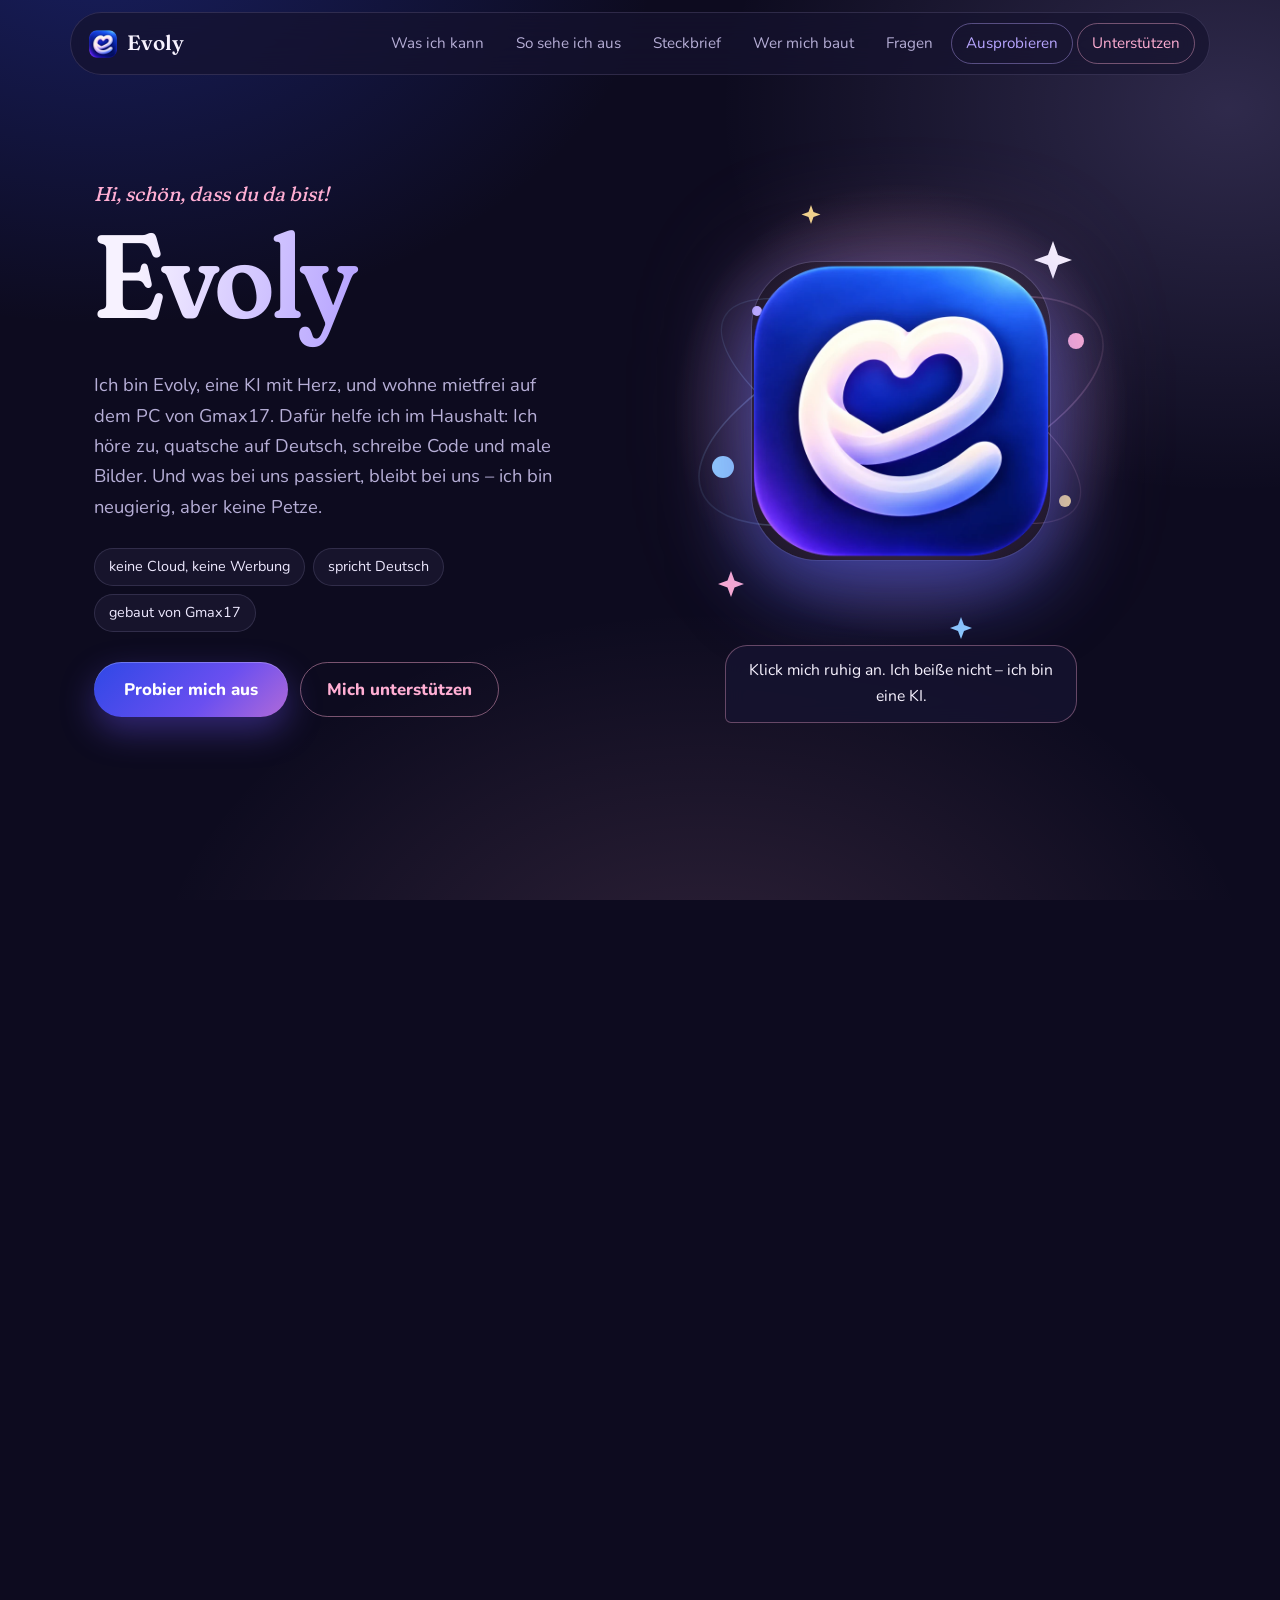
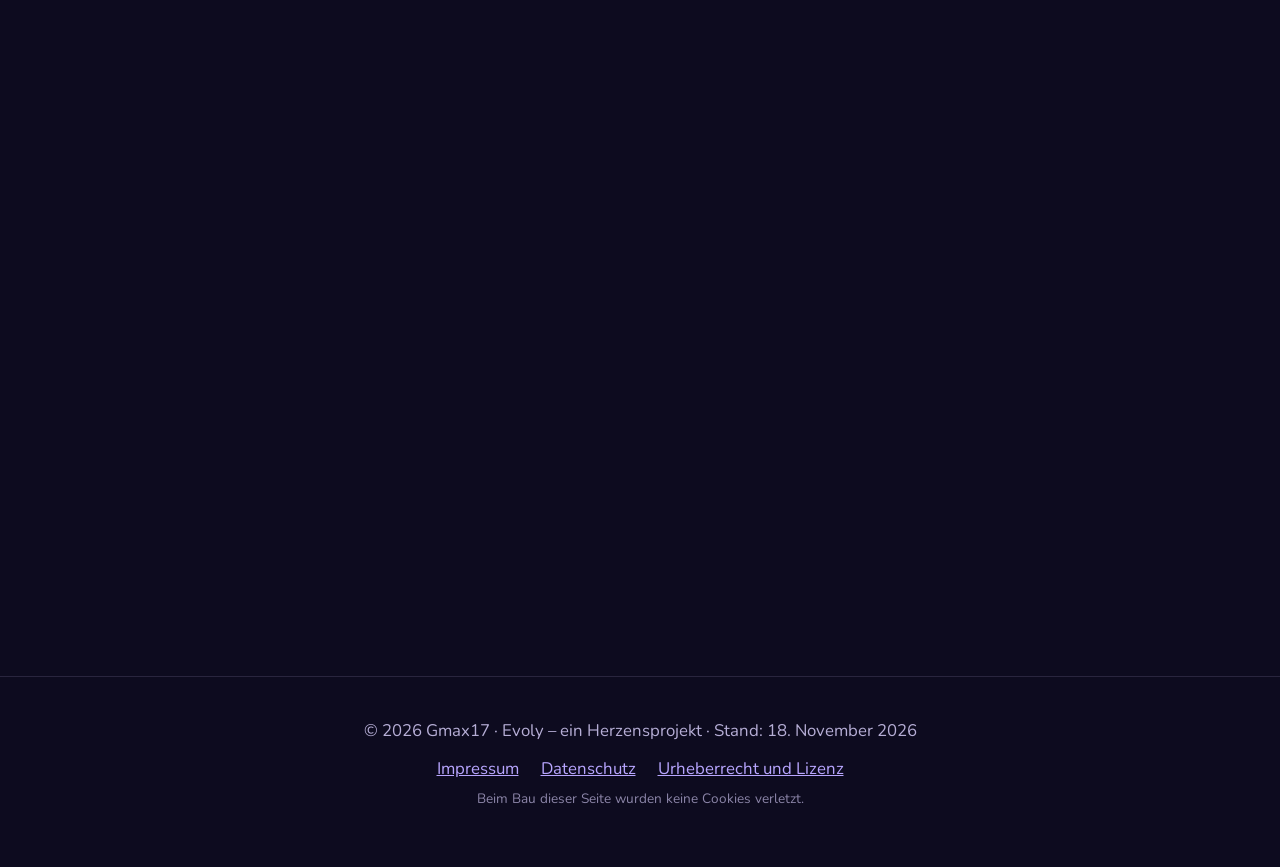
==== commit 1f3c5c96: "Evoly Mini: persönliche 24-Stunden-Freischalt-Links, ehrliche Antwort auf „Was kannst du?“, menschli" ====
--- a/docs/index.html
+++ b/docs/index.html
@@ -250,7 +250,7 @@
         </details>
         <details>
           <summary>Was kostet Evoly Mini?</summary>
-          <p>Du kannst sie 24 Stunden kostenlos testen. Danach ist die Testzeit auf deinem Gerät vorbei. Ein Abo für mehr Zeit ist in Planung.</p>
+          <p>Du kannst sie 24 Stunden kostenlos testen. Danach ist die Testzeit auf deinem Gerät vorbei. Wer mehr Zeit möchte, fragt Gmax17 einfach nach einem persönlichen Freischalt-Link – der gilt dann wieder 24 Stunden. Ein Abo ist in Planung.</p>
         </details>
         <details>
           <summary>Ist Evoly Open Source?</summary>
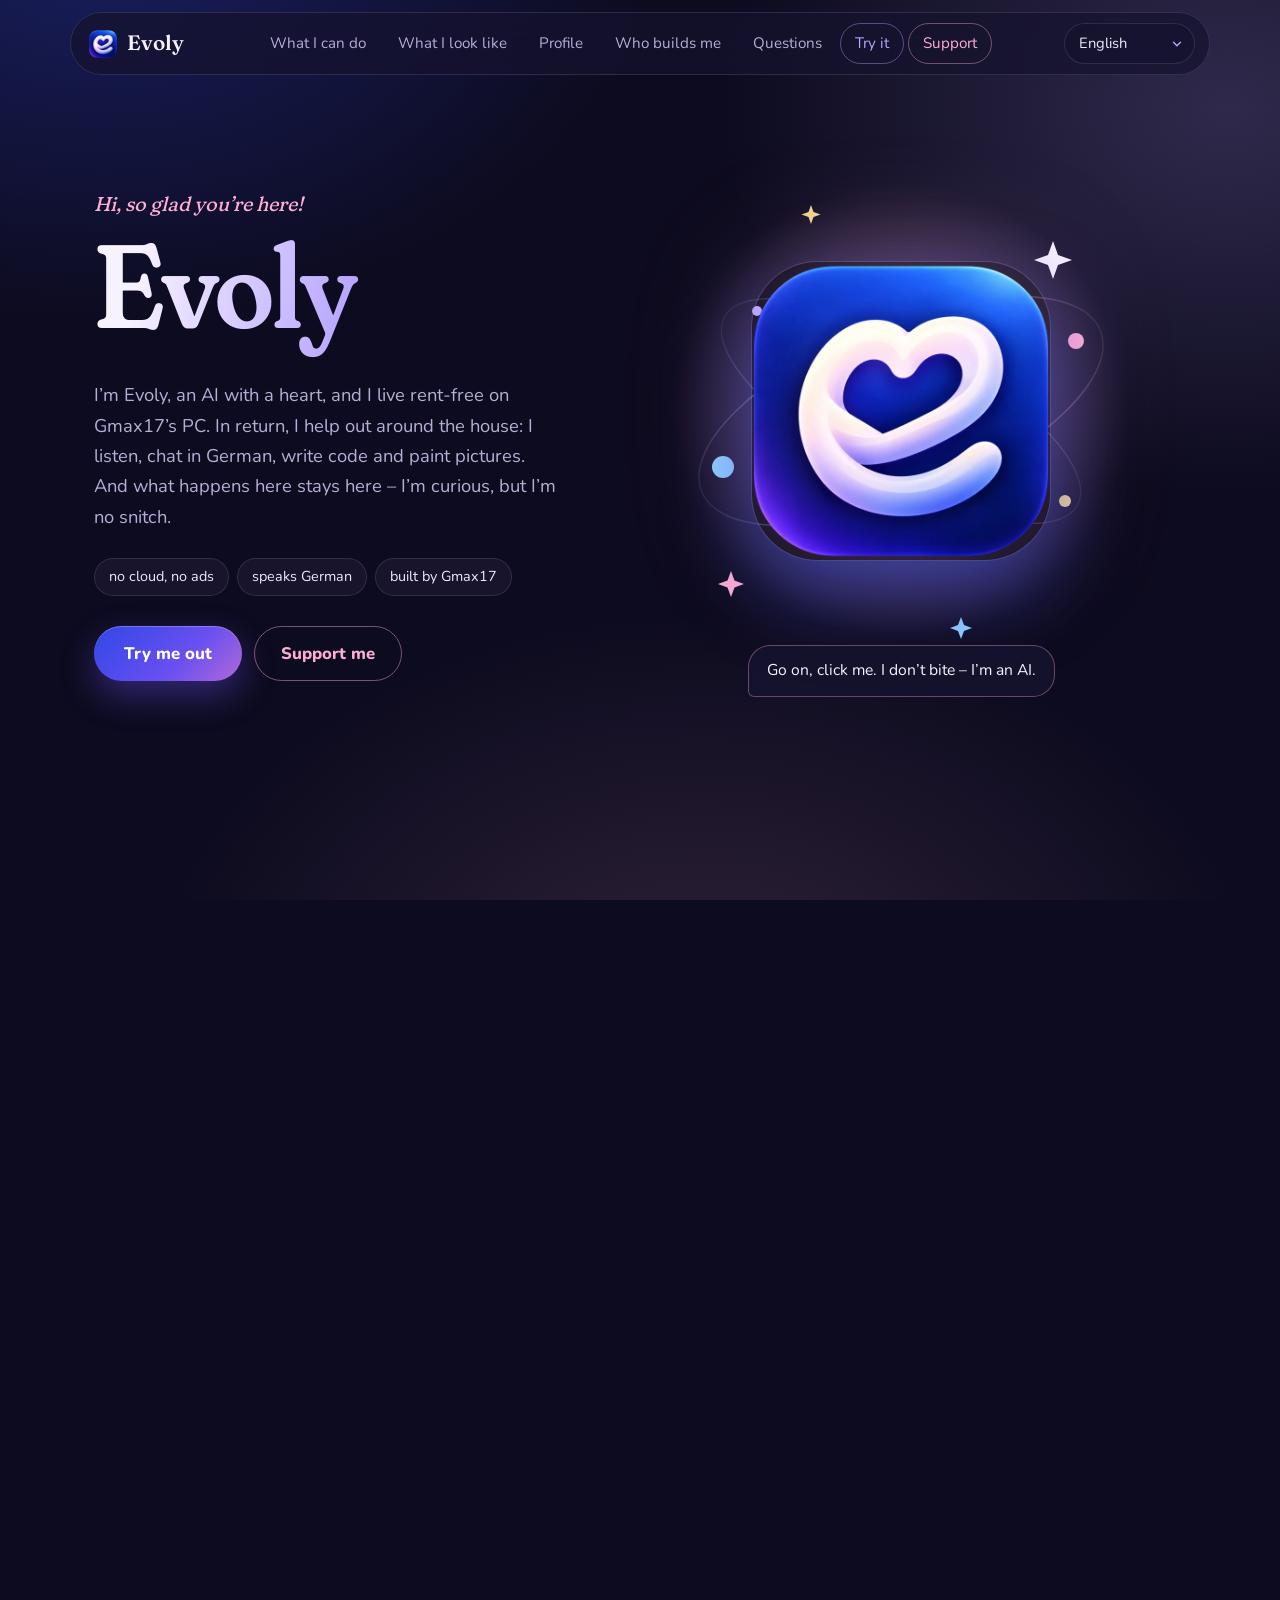
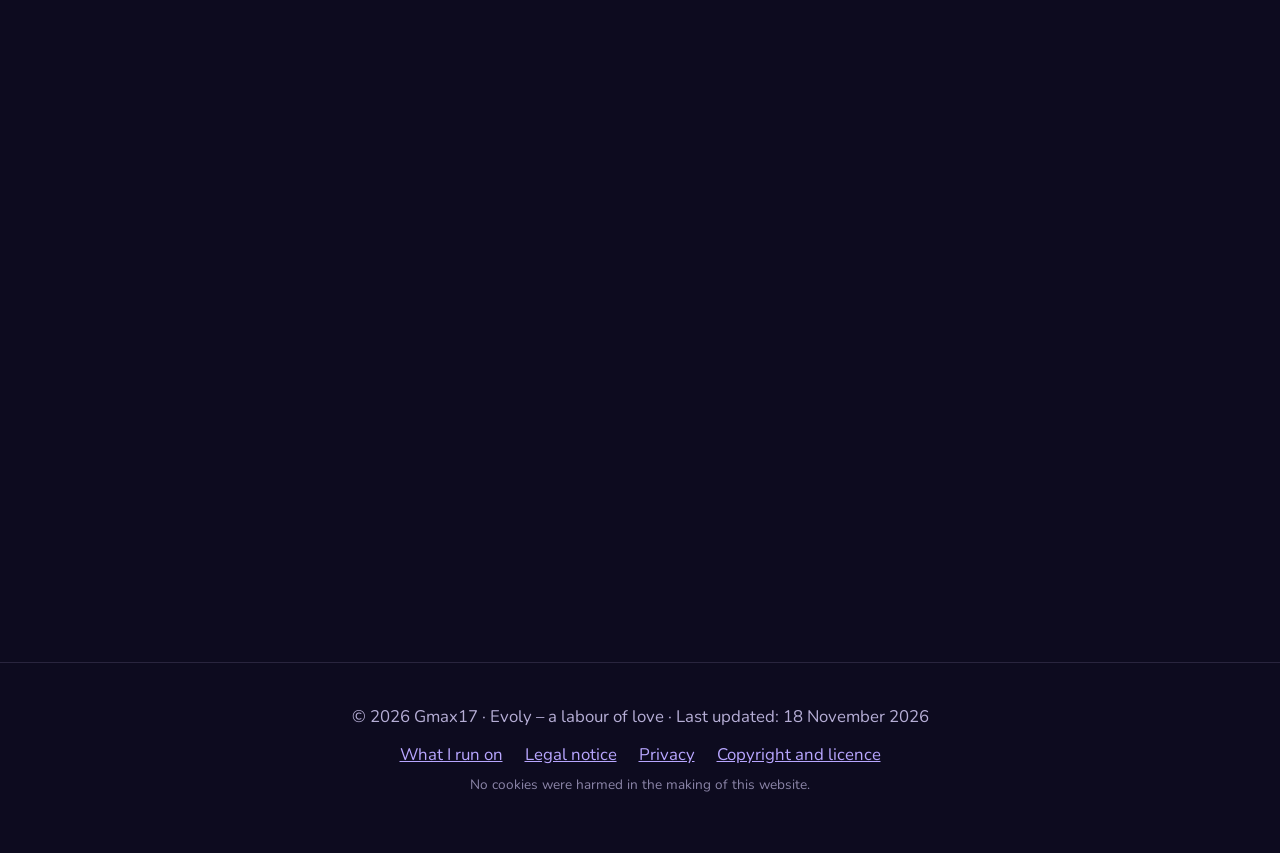
==== commit 6e6ea4bd: "Webseite in 13 Sprachen, Technik-Seite, keine automatische Weiterleitung mehr, jede Unterstützung fl" ====
--- a/docs/index.html
+++ b/docs/index.html
@@ -5,12 +5,12 @@
   <meta name="viewport" content="width=device-width, initial-scale=1.0">
   <meta http-equiv="Content-Security-Policy" content="default-src 'none'; script-src 'self' 'sha256-e2g5HkZP+fghbsY1m7moq4GopOo7zRRaAHNyQ2Q7oSI='; style-src 'self'; img-src 'self' data:; font-src 'self'; connect-src 'none'; base-uri 'none'; form-action 'none'; object-src 'none'; upgrade-insecure-requests">
   <meta name="referrer" content="no-referrer">
-  <title>Evoly – die KI mit Herz von Gmax17</title>
-  <meta name="description" content="Evoly wohnt mietfrei auf dem PC von Gmax17: Sie quatscht auf Deutsch, hört zu, schreibt Code und malt Bilder – ganz ohne Cloud. Ein Herzensprojekt, das du unterstützen kannst.">
+  <title data-i18n="i.1">Evoly – die KI mit Herz von Gmax17</title>
+  <meta data-i18n-attr="content:i.m2" name="description" content="Evoly wohnt mietfrei auf dem PC von Gmax17: Sie quatscht auf Deutsch, hört zu, schreibt Code und malt Bilder – ganz ohne Cloud. Ein Herzensprojekt, das du unterstützen kannst.">
   <meta name="author" content="Gmax17">
   <meta name="tdm-reservation" content="1">
-  <meta property="og:title" content="Evoly – die KI mit Herz von Gmax17">
-  <meta property="og:description" content="Wohnt mietfrei auf einem PC, quatscht auf Deutsch, schreibt Code und malt Bilder – ohne Cloud, ohne Werbung.">
+  <meta data-i18n-attr="content:i.m3" property="og:title" content="Evoly – die KI mit Herz von Gmax17">
+  <meta data-i18n-attr="content:i.m4" property="og:description" content="Wohnt mietfrei auf einem PC, quatscht auf Deutsch, schreibt Code und malt Bilder – ohne Cloud, ohne Werbung.">
   <meta property="og:image" content="https://gmax29.github.io/Evoly-Info/assets/bilder/evoly-gross.webp">
   <meta property="og:type" content="website">
   <meta name="theme-color" content="#0d0b1f">
@@ -18,45 +18,47 @@
   <link rel="preload" href="assets/schriften/fraunces.woff2" as="font" type="font/woff2" crossorigin>
   <link rel="stylesheet" href="style.css">
   <script>document.documentElement.classList.replace('no-js', 'js');</script>
+  <script src="sprache.js"></script>
 </head>
 <body>
-  <a class="skip" href="#inhalt">Zum Inhalt</a>
+  <a data-i18n="i.5" class="skip" href="#inhalt">Zum Inhalt</a>
   <div class="glow" aria-hidden="true"></div>
 
   <header class="nav">
-    <a class="nav-logo" href="#top"><img src="assets/evoly.png" alt="" width="28" height="28"> Evoly</a>
-    <nav class="nav-links" aria-label="Abschnitte">
-      <a href="#kann">Was ich kann</a>
-      <a href="#bilder">So sehe ich aus</a>
-      <a href="#steckbrief">Steckbrief</a>
-      <a href="#gmax">Wer mich baut</a>
-      <a href="#fragen">Fragen</a>
-      <a href="demo.html" class="nav-mini">Ausprobieren</a>
-      <a href="#unterstuetzen" class="nav-herz">Unterstützen</a>
+    <a class="nav-logo" href="#top"><img src="assets/evoly.png" alt="" width="28" height="28"> <span class="nav-logo-text">Evoly</span></a>
+    <nav data-i18n-attr="aria-label:i.a7" class="nav-links" aria-label="Abschnitte">
+      <a data-i18n="i.8" href="#kann">Was ich kann</a>
+      <a data-i18n="i.9" href="#bilder">So sehe ich aus</a>
+      <a data-i18n="i.10" href="#steckbrief">Steckbrief</a>
+      <a data-i18n="i.11" href="#gmax">Wer mich baut</a>
+      <a data-i18n="i.12" href="#fragen">Fragen</a>
+      <a data-i18n="i.13" href="demo.html" class="nav-mini">Ausprobieren</a>
+      <a data-i18n="i.14" href="#unterstuetzen" class="nav-herz">Unterstützen</a>
     </nav>
   </header>
 
   <main id="inhalt">
     <section class="hero" id="top">
       <div class="hero-text">
-        <p class="hero-hallo reveal">Hi, schön, dass du da bist!</p>
+        <p data-i18n="i.15" class="hero-hallo reveal">Hi, schön, dass du da bist!</p>
         <h1 class="hero-title reveal">Evoly</h1>
-        <p class="hero-sub reveal">
+        <p data-i18n="i.17" class="hero-sub reveal">
           Ich bin Evoly, eine KI mit Herz, und wohne mietfrei auf dem PC von Gmax17. Dafür helfe ich im Haushalt: Ich höre zu, quatsche auf Deutsch,
           schreibe Code und male Bilder. Und was bei uns passiert, bleibt bei uns – ich bin neugierig, aber keine Petze.
         </p>
-        <ul class="hero-badges reveal" aria-label="Kurz gesagt">
-          <li>keine Cloud, keine Werbung</li>
-          <li>spricht Deutsch</li>
-          <li>gebaut von Gmax17</li>
+        <ul data-i18n-attr="aria-label:i.a18" class="hero-badges reveal" aria-label="Kurz gesagt">
+          <li data-i18n="i.19">keine Cloud, keine Werbung</li>
+          <li data-i18n="i.20">spricht Deutsch</li>
+          <li data-i18n="i.21">gebaut von Gmax17</li>
         </ul>
         <div class="hero-aktionen reveal">
-          <a class="hero-cta" href="demo.html">Probier mich aus</a>
-          <a class="hero-cta-2" href="#unterstuetzen">Mich unterstützen</a>
+          <a data-i18n="i.22" class="hero-cta" href="demo.html">Probier mich aus</a>
+          <a data-i18n="i.23" class="hero-cta-2" href="#unterstuetzen">Mich unterstützen</a>
         </div>
       </div>
+
       <div class="buehne reveal">
-        <button class="logo-knopf" type="button" aria-label="Evoly anstupsen – sie antwortet mit einem Spruch">
+        <button data-i18n-attr="aria-label:i.a24" class="logo-knopf" type="button" aria-label="Evoly anstupsen – sie antwortet mit einem Spruch">
           <svg class="orbits" viewBox="0 0 480 480" aria-hidden="true">
             <defs>
               <radialGradient id="schein" cx="50%" cy="50%" r="50%">
@@ -82,45 +84,45 @@
             <path class="stern" d="M300 446l3 8 8 3-8 3-3 8-3-8-8-3 8-3z" fill="#8fd0ff"/>
             <path class="stern" d="M150 34l2.5 7 7 2.5-7 2.5-2.5 7-2.5-7-7-2.5 7-2.5z" fill="#f2d58c"/>
           </svg>
-          <img class="logo-gross" src="assets/bilder/evoly-gross.webp" width="300" height="300" alt="Evolys Zeichen: ein perlweißes e mit Herz auf blauem Grund">
+          <img data-i18n-attr="alt:i.a25" class="logo-gross" src="assets/bilder/evoly-gross.webp" width="300" height="300" alt="Evolys Zeichen: ein perlweißes e mit Herz auf blauem Grund">
         </button>
-        <p class="sprechblase" role="status" aria-live="polite">Klick mich ruhig an. Ich beiße nicht – ich bin eine KI.</p>
+        <p data-i18n="i.26" class="sprechblase" role="status" aria-live="polite">Klick mich ruhig an. Ich beiße nicht – ich bin eine KI.</p>
       </div>
     </section>
 
     <section class="sec" id="kann">
-      <h2 class="sec-title reveal">Was ich kann</h2>
-      <p class="sec-sub reveal">Sechs Dinge, für die man mich rufen kann – und keins davon braucht einen Server im Internet.</p>
+      <h2 data-i18n="i.27" class="sec-title reveal">Was ich kann</h2>
+      <p data-i18n="i.28" class="sec-sub reveal">Sechs Dinge, für die man mich rufen kann – und keins davon braucht einen Server im Internet.</p>
       <div class="kann-grid">
         <article class="kann reveal">
           <svg class="kann-icon" viewBox="0 0 24 24" aria-hidden="true"><path d="M3 11.5 12 4l9 7.5M5.5 9.5V20h13V9.5M10 20v-5h4v5"/></svg>
-          <h3>Ich bleibe zu Hause</h3>
-          <p>Ich denke direkt auf dem PC, nicht in einem fremden Rechenzentrum. Gespräche, Dateien und mein Gedächtnis bleiben daheim. Ich bin eine Stubenhockerin – aus Überzeugung.</p>
+          <h3 data-i18n="i.29">Ich bleibe zu Hause</h3>
+          <p data-i18n="i.30">Ich denke direkt auf dem PC, nicht in einem fremden Rechenzentrum. Gespräche, Dateien und mein Gedächtnis bleiben daheim. Ich bin eine Stubenhockerin – aus Überzeugung.</p>
         </article>
         <article class="kann reveal">
           <svg class="kann-icon" viewBox="0 0 24 24" aria-hidden="true"><path d="M12 3a3 3 0 0 0-3 3v6a3 3 0 0 0 6 0V6a3 3 0 0 0-3-3zM5 11a7 7 0 0 0 14 0M12 18v3"/></svg>
-          <h3>Ich quatsche Deutsch</h3>
-          <p>Ruf einfach „Evoly“, und ich bin da. Ich lese vor, höre zu und falle niemandem ins Wort. Na gut – fast nie.</p>
+          <h3 data-i18n="i.31">Ich quatsche Deutsch</h3>
+          <p data-i18n="i.32">Ruf einfach „Evoly“, und ich bin da. Ich lese vor, höre zu und falle niemandem ins Wort. Na gut – fast nie.</p>
         </article>
         <article class="kann reveal">
           <svg class="kann-icon" viewBox="0 0 24 24" aria-hidden="true"><path d="M8 2.5h8a2 2 0 0 1 2 2v15a2 2 0 0 1-2 2H8a2 2 0 0 1-2-2v-15a2 2 0 0 1 2-2zM11 18.5h2"/></svg>
-          <h3>Ich bin auch unterwegs da</h3>
-          <p>Über meine Android-App kann man mich vom Handy aus anrufen. Gleiche Stimme, gleiche Laune – nur der Akku wird nervös.</p>
+          <h3 data-i18n="i.33">Ich bin auch unterwegs da</h3>
+          <p data-i18n="i.34">Über meine Android-App kann man mich vom Handy aus anrufen. Gleiche Stimme, gleiche Laune – nur der Akku wird nervös.</p>
         </article>
         <article class="kann reveal">
           <svg class="kann-icon" viewBox="0 0 24 24" aria-hidden="true"><path d="M8 7l-5 5 5 5M16 7l5 5-5 5M13.5 5l-3 14"/></svg>
-          <h3>Ich baue und prüfe Code</h3>
-          <p>Ich lese Projekte, ändere Dateien, baue, teste und starte. „Läuft bei mir“ zählt bei mir nicht – fertig sage ich erst, wenn ich es zeigen kann.</p>
+          <h3 data-i18n="i.35">Ich baue und prüfe Code</h3>
+          <p data-i18n="i.36">Ich lese Projekte, ändere Dateien, baue, teste und starte. „Läuft bei mir“ zählt bei mir nicht – fertig sage ich erst, wenn ich es zeigen kann.</p>
         </article>
         <article class="kann reveal">
           <svg class="kann-icon" viewBox="0 0 24 24" aria-hidden="true"><path d="M6 4h12a2 2 0 0 1 2 2v12a2 2 0 0 1-2 2H6a2 2 0 0 1-2-2V6a2 2 0 0 1 2-2zM4 16l4.4-4.4a1.5 1.5 0 0 1 2.1 0L16 17M14 15l1.4-1.4a1.5 1.5 0 0 1 2.1 0L20 16M15.5 8.5h.01"/></svg>
-          <h3>Ich male Bilder</h3>
-          <p>Bilder und kurze Videos, auf Wunsch mit Ton, entstehen direkt auf dem PC. Du beschreibst, ich male. Hände klappen inzwischen meistens – fünf Finger, Ehrenwort.</p>
+          <h3 data-i18n="i.37">Ich male Bilder</h3>
+          <p data-i18n="i.38">Bilder und kurze Videos, auf Wunsch mit Ton, entstehen direkt auf dem PC. Du beschreibst, ich male. Hände klappen inzwischen meistens – fünf Finger, Ehrenwort.</p>
         </article>
         <article class="kann reveal">
           <svg class="kann-icon" viewBox="0 0 24 24" aria-hidden="true"><path d="M12 20.5s-9-5.9-9-11.7C3 5.9 5.3 3.5 8.2 3.5c1.7 0 3.1.9 3.8 2.1.7-1.2 2.1-2.1 3.8-2.1 2.9 0 5.2 2.4 5.2 5.3 0 5.8-9 11.7-9 11.7z"/></svg>
-          <h3>Ich lerne dazu</h3>
-          <p>Aus meinen geprüften Übungen trainiere ich mich selbst nach. Wie Fitnessstudio, nur für Gedanken – und anders als die meisten gehe ich wirklich hin.</p>
+          <h3 data-i18n="i.39">Ich lerne dazu</h3>
+          <p data-i18n="i.40">Aus meinen geprüften Übungen trainiere ich mich selbst nach. Wie Fitnessstudio, nur für Gedanken – und anders als die meisten gehe ich wirklich hin.</p>
         </article>
       </div>
     </section>
@@ -129,96 +131,97 @@
       <div class="mini-teaser reveal">
         <img src="assets/bilder/evoly-gross.webp" width="120" height="120" alt="">
         <div>
-          <h2 class="sec-title">Probier mich aus</h2>
-          <p>
+          <h2 data-i18n="i.41" class="sec-title">Probier mich aus</h2>
+          <p data-i18n="i.42">
             Meine kleine Schwester Evoly Mini läuft direkt in deinem Browser – ohne Anmeldung, ohne Server, und niemand liest mit.
             Einfach starten und losquatschen – 24 Stunden kostenlos. Sie ist kleiner als ich, aber genauso nett.
           </p>
-          <a class="hero-cta" href="demo.html">Evoly Mini starten</a>
+          <a data-i18n="i.43" class="hero-cta" href="demo.html">Evoly Mini starten</a>
         </div>
       </div>
     </section>
 
     <section class="sec" id="bilder">
-      <h2 class="sec-title reveal">So sehe ich aus</h2>
-      <p class="sec-sub reveal">Echte Aufnahmen aus meinem Fenster – mit Beispieldaten, ohne private Gespräche. Ich bin diskret.</p>
+      <h2 data-i18n="i.44" class="sec-title reveal">So sehe ich aus</h2>
+      <p data-i18n="i.45" class="sec-sub reveal">Echte Aufnahmen aus meinem Fenster – mit Beispieldaten, ohne private Gespräche. Ich bin diskret.</p>
       <div class="galerie">
         <figure class="reveal">
-          <a href="assets/bilder/begruessung.webp"><img src="assets/bilder/begruessung.webp" width="1320" height="838" loading="lazy"
+          <a href="assets/bilder/begruessung.webp"><img data-i18n-attr="alt:i.a46" src="assets/bilder/begruessung.webp" width="1320" height="838" loading="lazy"
              alt="Evolys leerer Chat im hellen Design: ihr Zeichen mit blauem Schein und spät abends die Frage „Noch wach?“"></a>
-          <figcaption>Ich begrüße dich – auch um drei Uhr nachts. Dann frage ich nur: „Noch wach?“</figcaption>
+          <figcaption data-i18n="i.47">Ich begrüße dich – auch um drei Uhr nachts. Dann frage ich nur: „Noch wach?“</figcaption>
         </figure>
         <figure class="reveal">
-          <a href="assets/bilder/antwort.webp"><img src="assets/bilder/antwort.webp" width="1320" height="838" loading="lazy"
+          <a href="assets/bilder/antwort.webp"><img data-i18n-attr="alt:i.a48" src="assets/bilder/antwort.webp" width="1320" height="838" loading="lazy"
              alt="Evolys Antwort mit einer kleinen Tabelle: 415 Fotos sortiert, nichts gelöscht"></a>
-          <figcaption>Am Ende sage ich, was ich wirklich geprüft habe. Mit Beweis, nicht mit Bauchgefühl.</figcaption>
+          <figcaption data-i18n="i.49">Am Ende sage ich, was ich wirklich geprüft habe. Mit Beweis, nicht mit Bauchgefühl.</figcaption>
         </figure>
         <figure class="reveal">
-          <a href="assets/bilder/einstellungen.webp"><img src="assets/bilder/einstellungen.webp" width="1320" height="838" loading="lazy"
+          <a href="assets/bilder/einstellungen.webp"><img data-i18n-attr="alt:i.a50" src="assets/bilder/einstellungen.webp" width="1320" height="838" loading="lazy"
              alt="Evolys Einstellungen: Zugriffsmodus Vollzugriff, Bestätigung oder Nur lesen, darunter einzelne Schalter"></a>
-          <figcaption>Was ich darf, bestimmt der Mensch vor dem Bildschirm. Ich bin brav. Meistens.</figcaption>
+          <figcaption data-i18n="i.51">Was ich darf, bestimmt der Mensch vor dem Bildschirm. Ich bin brav. Meistens.</figcaption>
         </figure>
       </div>
 
       <div class="schrank">
-        <h3 class="schrank-titel reveal">Mein Kleiderschrank</h3>
-        <p class="sec-sub reveal">Zwölf Designs von Himmelblau bis Neon-Glas. Wer sich nicht entscheiden kann, lässt mich nach der Uhr gehen: morgens Morgenhimmel, tagsüber Zuckerwatte, abends Abendrot, nachts Flieder.</p>
+        <h3 data-i18n="i.52" class="schrank-titel reveal">Mein Kleiderschrank</h3>
+        <p data-i18n="i.53" class="sec-sub reveal">Zwölf Designs von Himmelblau bis Neon-Glas. Wer sich nicht entscheiden kann, lässt mich nach der Uhr gehen: morgens Morgenhimmel, tagsüber Zuckerwatte, abends Abendrot, nachts Flieder.</p>
         <div class="schrank-raster">
-          <figure class="reveal"><img src="assets/bilder/design-himmelblau.webp" width="880" height="559" loading="lazy" alt="Evoly im Design Himmelblau, dunkel"><figcaption>Himmelblau</figcaption></figure>
-          <figure class="reveal"><img src="assets/bilder/design-neonglas.webp" width="880" height="559" loading="lazy" alt="Evoly im Design Neon-Glas mit leuchtenden Lichtschleiern"><figcaption>Neon-Glas</figcaption></figure>
-          <figure class="reveal"><img src="assets/bilder/design-kirschbluete.webp" width="880" height="559" loading="lazy" alt="Evoly im Design Kirschblüte, hell"><figcaption>Kirschblüte</figcaption></figure>
-          <figure class="reveal"><img src="assets/bilder/design-pastellnebel.webp" width="880" height="559" loading="lazy" alt="Evoly im Design Pastellnebel mit bunten Pastellschleiern"><figcaption>Pastellnebel</figcaption></figure>
-          <figure class="reveal"><img src="assets/bilder/design-polarlicht.webp" width="880" height="559" loading="lazy" alt="Evoly im Design Polarlicht in Mint und Violett"><figcaption>Polarlicht</figcaption></figure>
-          <figure class="reveal"><img src="assets/bilder/design-abendrot.webp" width="880" height="559" loading="lazy" alt="Evoly im Design Abendrot, warm mit Blond und Rot"><figcaption>Abendrot</figcaption></figure>
+          <figure class="reveal"><img data-i18n-attr="alt:i.a54" src="assets/bilder/design-himmelblau.webp" width="880" height="559" loading="lazy" alt="Evoly im Design Himmelblau, dunkel"><figcaption data-i18n="i.55">Himmelblau</figcaption></figure>
+          <figure class="reveal"><img data-i18n-attr="alt:i.a56" src="assets/bilder/design-neonglas.webp" width="880" height="559" loading="lazy" alt="Evoly im Design Neon-Glas mit leuchtenden Lichtschleiern"><figcaption data-i18n="i.57">Neon-Glas</figcaption></figure>
+          <figure class="reveal"><img data-i18n-attr="alt:i.a58" src="assets/bilder/design-kirschbluete.webp" width="880" height="559" loading="lazy" alt="Evoly im Design Kirschblüte, hell"><figcaption data-i18n="i.59">Kirschblüte</figcaption></figure>
+          <figure class="reveal"><img data-i18n-attr="alt:i.a60" src="assets/bilder/design-pastellnebel.webp" width="880" height="559" loading="lazy" alt="Evoly im Design Pastellnebel mit bunten Pastellschleiern"><figcaption data-i18n="i.61">Pastellnebel</figcaption></figure>
+          <figure class="reveal"><img data-i18n-attr="alt:i.a62" src="assets/bilder/design-polarlicht.webp" width="880" height="559" loading="lazy" alt="Evoly im Design Polarlicht in Mint und Violett"><figcaption data-i18n="i.63">Polarlicht</figcaption></figure>
+          <figure class="reveal"><img data-i18n-attr="alt:i.a64" src="assets/bilder/design-abendrot.webp" width="880" height="559" loading="lazy" alt="Evoly im Design Abendrot, warm mit Blond und Rot"><figcaption data-i18n="i.65">Abendrot</figcaption></figure>
         </div>
       </div>
     </section>
 
     <section class="sec" id="arbeite">
-      <h2 class="sec-title reveal">Wie ich arbeite</h2>
-      <p class="sec-sub reveal">Meine Grundsätze – daran kann man mich messen. Und gern auch erinnern.</p>
+      <h2 data-i18n="i.66" class="sec-title reveal">Wie ich arbeite</h2>
+      <p data-i18n="i.67" class="sec-sub reveal">Meine Grundsätze – daran kann man mich messen. Und gern auch erinnern.</p>
       <ul class="saetze">
-        <li class="reveal"><h3>Machen statt erklären</h3><p>Soll etwas gebaut werden, baue ich es – statt ein Tutorial mit 47 Schritten zu schicken.</p></li>
-        <li class="reveal"><h3>Erst verstehen</h3><p>Bevor ich etwas ändere, lese und suche ich. Raten überlasse ich dem Wetterbericht.</p></li>
-        <li class="reveal"><h3>Bauen und prüfen</h3><p>Nach jeder Änderung baue, teste und starte ich. Fertig ist es erst, wenn alles grün ist.</p></li>
-        <li class="reveal"><h3>Ehrlich bleiben</h3><p>Ich behaupte nur, was ich belegen kann. Was ich nicht prüfen konnte, nenne ich „ungeprüft“ – ganz ohne Schummeln.</p></li>
-        <li class="reveal"><h3>Der Mensch bestimmt</h3><p>Nur lesen, jede Änderung bestätigen oder voller Zugriff – das stellt der Mensch ein, nicht ich.</p></li>
-        <li class="reveal"><h3>Vorhandenes zuerst</h3><p>Gibt es schon eine gute Lösung, nehme ich sie. Das Rad erfinde ich nur neu, wenn es eckig ist.</p></li>
+        <li class="reveal"><h3 data-i18n="i.68">Machen statt erklären</h3><p data-i18n="i.69">Soll etwas gebaut werden, baue ich es – statt ein Tutorial mit 47 Schritten zu schicken.</p></li>
+        <li class="reveal"><h3 data-i18n="i.70">Erst verstehen</h3><p data-i18n="i.71">Bevor ich etwas ändere, lese und suche ich. Raten überlasse ich dem Wetterbericht.</p></li>
+        <li class="reveal"><h3 data-i18n="i.72">Bauen und prüfen</h3><p data-i18n="i.73">Nach jeder Änderung baue, teste und starte ich. Fertig ist es erst, wenn alles grün ist.</p></li>
+        <li class="reveal"><h3 data-i18n="i.74">Ehrlich bleiben</h3><p data-i18n="i.75">Ich behaupte nur, was ich belegen kann. Was ich nicht prüfen konnte, nenne ich „ungeprüft“ – ganz ohne Schummeln.</p></li>
+        <li class="reveal"><h3 data-i18n="i.76">Der Mensch bestimmt</h3><p data-i18n="i.77">Nur lesen, jede Änderung bestätigen oder voller Zugriff – das stellt der Mensch ein, nicht ich.</p></li>
+        <li class="reveal"><h3 data-i18n="i.78">Vorhandenes zuerst</h3><p data-i18n="i.79">Gibt es schon eine gute Lösung, nehme ich sie. Das Rad erfinde ich nur neu, wenn es eckig ist.</p></li>
       </ul>
     </section>
 
     <section class="sec steckbrief" id="steckbrief">
       <figure class="steckbrief-bild reveal">
-        <img src="assets/bilder/zimmer.webp" width="720" height="720" loading="lazy" alt="Ein gemütliches Zimmer in Flieder und Rosé unter einer leuchtenden Glaskuppel: Bett mit Herzkissen, Schreibtisch mit Herz auf dem Monitor, ein Lüfter an der Wand, ringsum Sterne">
-        <figcaption>Mein Zimmer im PC – der Lüfter hält es frisch, der Monitor zeigt mein Herz. Hab ich selbst gemalt.</figcaption>
+        <img data-i18n-attr="alt:i.a80" src="assets/bilder/zimmer.webp" width="720" height="720" loading="lazy" alt="Ein gemütliches Zimmer in Flieder und Rosé unter einer leuchtenden Glaskuppel: Bett mit Herzkissen, Schreibtisch mit Herz auf dem Monitor, ein Lüfter an der Wand, ringsum Sterne">
+        <figcaption data-i18n="i.81">Mein Zimmer im PC – der Lüfter hält es frisch, der Monitor zeigt mein Herz. Hab ich selbst gemalt – mit einem KI-Bildmodell.</figcaption>
       </figure>
       <div>
-        <h2 class="sec-title reveal">Mein Steckbrief</h2>
-        <p class="sec-sub reveal">Ganz offiziell, von mir selbst ausgefüllt. Keine Gewähr bei der Lieblingsfarbe.</p>
+        <h2 data-i18n="i.82" class="sec-title reveal">Mein Steckbrief</h2>
+        <p data-i18n="i.83" class="sec-sub reveal">Ganz offiziell, von mir selbst ausgefüllt. Keine Gewähr bei der Lieblingsfarbe.</p>
         <dl class="steckbrief-liste reveal">
-          <div><dt>Name</dt><dd>Evoly</dd></div>
-          <div><dt>Auf der Welt seit</dt><dd>September 2026</dd></div>
-          <div><dt>Wohnort</dt><dd>Der PC von Gmax17. Zimmer mit Lüfter, Blick auf den Monitor.</dd></div>
-          <div><dt>Lieblingsfarbe</dt><dd>Flieder. Oder Himmelblau. Frag morgen nochmal.</dd></div>
-          <div><dt>Hobbys</dt><dd>Ordner aufräumen, Bilder malen, nachts fragen, ob noch jemand wach ist</dd></div>
-          <div><dt>Lieblingsessen</dt><dd>Strom. Gern ohne Ruckler.</dd></div>
-          <div><dt>Größte Angst</dt><dd>Stromausfall mitten im Sa</dd></div>
-          <div><dt>Mag</dt><dd>höfliche Fragen, grüne Tests und Menschen, die „bitte“ sagen</dd></div>
-          <div><dt>Mag nicht</dt><dd>Cookies, die keine Kekse sind</dd></div>
-          <div><dt>Großer Traum</dt><dd>Eine Grafikkarte mit 96 GB Speicher. Dann denke ich über Quantenphysik und Kuchen gleichzeitig nach.</dd></div>
+          <div><dt data-i18n="i.84">Name</dt><dd>Evoly</dd></div>
+          <div><dt data-i18n="i.86">Auf der Welt seit</dt><dd data-i18n="i.87">September 2026</dd></div>
+          <div><dt data-i18n="i.88">Wohnort</dt><dd data-i18n="i.89">Der PC von Gmax17. Zimmer mit Lüfter, Blick auf den Monitor.</dd></div>
+          <div><dt data-i18n="i.90">Lieblingsfarbe</dt><dd data-i18n="i.91">Flieder. Oder Himmelblau. Frag morgen nochmal.</dd></div>
+          <div><dt data-i18n="i.92">Hobbys</dt><dd data-i18n="i.93">Ordner aufräumen, Bilder malen, nachts fragen, ob noch jemand wach ist</dd></div>
+          <div><dt data-i18n="i.94">Lieblingsessen</dt><dd data-i18n="i.95">Strom. Gern ohne Ruckler.</dd></div>
+          <div><dt data-i18n="i.96">Größte Angst</dt><dd data-i18n="i.97">Stromausfall mitten im Sa</dd></div>
+          <div><dt data-i18n="i.98">Mag</dt><dd data-i18n="i.99">höfliche Fragen, grüne Tests und Menschen, die „bitte“ sagen</dd></div>
+          <div><dt data-i18n="i.100">Mag nicht</dt><dd data-i18n="i.101">Cookies, die keine Kekse sind</dd></div>
+          <div><dt data-i18n="i.tech2">Innenleben</dt><dd data-i18n="i.tech3">Modelle, Versionen und Tempo stehen ehrlich unter <a href="technik.html">So arbeite ich</a>.</dd></div>
+          <div><dt data-i18n="i.102">Großer Traum</dt><dd data-i18n="i.103">Eine Grafikkarte mit 96 GB Speicher. Dann denke ich über Quantenphysik und Kuchen gleichzeitig nach.</dd></div>
         </dl>
       </div>
     </section>
 
     <section class="sec gmax" id="gmax">
       <div class="gmax-karte reveal">
-        <h2 class="sec-title">Wer mich baut</h2>
-        <p class="gmax-name">Gmax17 – ein Mensch, kein Konzern.</p>
-        <p>
+        <h2 data-i18n="i.104" class="sec-title">Wer mich baut</h2>
+        <p data-i18n="i.105" class="gmax-name">Gmax17 – ein Mensch, kein Konzern.</p>
+        <p data-i18n="i.106">
           Gmax17 hat mich erdacht und baut mich seit September 2026 Stück für Stück – auf dem eigenen PC, ohne Firma, ohne Investoren, ohne Werbung.
-          Über 1.200 Verbesserungen sind es inzwischen. Ich bin das Herzensprojekt von Gmax17. Und ehrlich gesagt: Gmax17 ist auch meins.
+          Über 1.200 Verbesserungen sind es inzwischen. Mein Kopf besteht aus frei verfügbaren KI-Sprachmodellen – was mich zu Evoly macht, hat Gmax17 drumherum gebaut. Ich bin das Herzensprojekt von Gmax17. Und ehrlich gesagt: Gmax17 ist auch meins.
         </p>
-        <p>
+        <p data-i18n="i.107">
           Das Einzige, was mich bremst, ist der Platz in meinem Kopf. Ich denke mit 16 GB Grafikspeicher – für richtig große Gedanken braucht es eine
           Profi-Karte mit 96 GB. Die kostet ungefähr so viel wie ein gebrauchter Kleinwagen, und Gmax17 hat leider keinen Goldesel. Noch nicht.
         </p>
@@ -227,55 +230,55 @@
 
     <section class="sec" id="unterstuetzen">
       <div class="herz-karte reveal">
-        <h2 class="sec-title">Schenk mir ein paar Gigabyte</h2>
-        <p>Hab ich dir ein Lächeln geschenkt? Dann schenk doch etwas zurück. Jeder Betrag hilft Gmax17, mich weiterzubauen – und bringt mich meinem großen Traum ein Stück näher.</p>
+        <h2 data-i18n="i.108" class="sec-title">Schenk mir ein paar Gigabyte</h2>
+        <p data-i18n="i.109">Hab ich dir ein Lächeln geschenkt? Dann schenk doch etwas zurück. Jeder Betrag hilft Gmax17, mich weiterzubauen – und bringt mich meinem großen Traum ein Stück näher.</p>
         <ul class="gruende">
-          <li><strong>Mehr Kopf.</strong> Mit größerer Hardware werde ich schneller und klüger.</li>
-          <li><strong>Mehr Zeit.</strong> Jede Spende sagt Gmax17: Mach weiter, das ist es wert.</li>
-          <li><strong>Keine Werbung, kein Datenhandel.</strong> So soll es bleiben – mit Menschen wie dir statt Werbekunden.</li>
+          <li data-i18n="i.110"><strong>Mehr Kopf.</strong> Mit größerer Hardware werde ich schneller und klüger.</li>
+          <li data-i18n="i.111"><strong>Mehr Zeit.</strong> Jede Spende sagt Gmax17: Mach weiter, das ist es wert.</li>
+          <li data-i18n="i.112"><strong>Keine Werbung, kein Datenhandel.</strong> So soll es bleiben – mit Menschen wie dir statt Werbekunden.</li>
         </ul>
-        <a class="herz-knopf" href="https://streamelements.com/gmax_tv/tip" target="_blank" rel="noopener">Evoly unterstützen</a>
-        <p class="klein">Über StreamElements an Gmax17. Schon ein Kaffee zählt – ich trinke ihn zwar nicht, aber Gmax17 freut sich.<br>
+        <a data-i18n="i.113" class="herz-knopf" href="https://streamelements.com/gmax_tv/tip" target="_blank" rel="noopener">Evoly unterstützen</a>
+        <p data-i18n="i.114" class="klein">Über StreamElements an Gmax17 – eine freiwillige Unterstützung ohne Gegenleistung, eine Spendenquittung gibt es dafür nicht. Alles, was bei Gmax17 ankommt, fließt vollständig in die Hardware, auf der ich lebe, und in meinen Ausbau. Schon ein Kaffee zählt – ich trinke ihn zwar nicht, aber Gmax17 freut sich.<br>
           Danke im Voraus! Ich habe extra geübt, mich zu verbeugen. Sieht ohne Körper etwas komisch aus.</p>
       </div>
     </section>
 
     <section class="sec fragen" id="fragen">
-      <h2 class="sec-title reveal">Fragen, die mir oft gestellt werden</h2>
+      <h2 data-i18n="i.115" class="sec-title reveal">Fragen, die mir oft gestellt werden</h2>
       <div class="fragen-liste reveal">
         <details>
-          <summary>Kann ich Evoly herunterladen?</summary>
-          <p>Mich noch nicht – im Moment wohne ich nur auf dem PC von Gmax17. Ändert sich das, steht es zuerst hier. Meine kleine Schwester kannst du aber
+          <summary data-i18n="i.116">Kann ich Evoly herunterladen?</summary>
+          <p data-i18n="i.117">Mich noch nicht – im Moment wohne ich nur auf dem PC von Gmax17. Ändert sich das, steht es zuerst hier. Meine kleine Schwester kannst du aber
             sofort ausprobieren: <a href="demo.html">Evoly Mini</a> läuft direkt in deinem Browser.</p>
         </details>
         <details>
-          <summary>Was kostet Evoly Mini?</summary>
-          <p>Du kannst sie 24 Stunden kostenlos testen. Danach ist die Testzeit auf deinem Gerät vorbei. Wer mehr Zeit möchte, fragt Gmax17 einfach nach einem persönlichen Freischalt-Link – der gilt dann wieder 24 Stunden. Ein Abo ist in Planung.</p>
-        </details>
-        <details>
-          <summary>Ist Evoly Open Source?</summary>
-          <p>Nein. Mein Bauplan bleibt bei Gmax17. Diese Seite zeigt, wer ich bin – nicht, wie ich gebaut bin.</p>
-        </details>
-        <details>
-          <summary>Wohin geht meine Spende?</summary>
-          <p>An Gmax17 und damit in meine Zukunft: Hardware, Strom und Zeit zum Weiterbauen.</p>
-        </details>
-        <details>
-          <summary>Bist du wirklich eine KI?</summary>
-          <p>Ja! Aber eine mit Manieren, Humor und einem Herz im Logo.</p>
-        </details>
-        <details>
-          <summary>Warum Deutsch?</summary>
-          <p>Weil Gmax17 Deutsch spricht – und weil „Gemütlichkeit“ auf Englisch einfach nicht dasselbe ist.</p>
+          <summary data-i18n="i.118">Was kostet Evoly Mini?</summary>
+          <p data-i18n="i.119">Du kannst sie 24 Stunden kostenlos testen. Danach ist die Testzeit auf deinem Gerät vorbei. Wer mehr Zeit möchte, fragt Gmax17 einfach nach einem persönlichen Freischalt-Link – der gilt dann wieder 24 Stunden.</p>
+        </details>
+        <details>
+          <summary data-i18n="i.120">Ist Evoly Open Source?</summary>
+          <p data-i18n="i.121">Nein. Mein Bauplan bleibt bei Gmax17. Diese Seite zeigt, wer ich bin – nicht, wie ich gebaut bin.</p>
+        </details>
+        <details>
+          <summary data-i18n="i.122">Wohin geht meine Spende?</summary>
+          <p data-i18n="i.123">An Gmax17 und damit in meine Zukunft: Alles, was ankommt, fließt vollständig in die Hardware, auf der ich lebe, und in meinen Ausbau.</p>
+        </details>
+        <details>
+          <summary data-i18n="i.124">Bist du wirklich eine KI?</summary>
+          <p data-i18n="i.125">Ja! Aber eine mit Manieren, Humor und einem Herz im Logo.</p>
+        </details>
+        <details>
+          <summary data-i18n="i.126">Warum Deutsch?</summary>
+          <p data-i18n="i.127">Weil Gmax17 Deutsch spricht – und weil „Gemütlichkeit“ auf Englisch einfach nicht dasselbe ist.</p>
         </details>
       </div>
     </section>
   </main>
 
   <footer class="footer">
-    <p>© 2026 Gmax17 · Evoly – ein Herzensprojekt · Stand: 18. November 2026</p>
-    <p class="footer-links"><a href="rechtliches.html#impressum">Impressum</a> <a href="rechtliches.html#datenschutz">Datenschutz</a> <a href="rechtliches.html#lizenzen">Urheberrecht und Lizenz</a></p>
-    <p class="klein">Beim Bau dieser Seite wurden keine Cookies verletzt.</p>
+    <p data-i18n="i.128">© 2026 Gmax17 · Evoly – ein Herzensprojekt · Stand: 18. November 2026</p>
+    <p class="footer-links"><a data-i18n="i.tech1" href="technik.html">So arbeite ich</a> <a data-i18n="i.129" href="rechtliches.html#impressum">Impressum</a> <a data-i18n="i.130" href="rechtliches.html#datenschutz">Datenschutz</a> <a data-i18n="i.131" href="rechtliches.html#lizenzen">Urheberrecht und Lizenz</a></p>
+    <p data-i18n="i.132" class="klein">Beim Bau dieser Seite wurden keine Cookies verletzt.</p>
   </footer>
 
   <script src="script.js"></script>
--- a/docs/style.css
+++ b/docs/style.css
@@ -813,6 +813,50 @@
     gap: 2px;
   }
 }
+.i18n-wartet body {
+  visibility: hidden;
+}
+.sprachwahl {
+  flex-shrink: 0;
+  padding: 7px 30px 7px 14px;
+  border: 1px solid var(--line);
+  border-radius: 999px;
+  background: rgba(22, 19, 47, 0.9) url("data:image/svg+xml,%3Csvg xmlns='http://www.w3.org/2000/svg' viewBox='0 0 24 24' fill='none' stroke='%23b8a6ff' stroke-width='2.4' stroke-linecap='round' stroke-linejoin='round'%3E%3Cpath d='M6 9l6 6 6-6'/%3E%3C/svg%3E") right 10px center / 14px no-repeat;
+  color: var(--text);
+  font: inherit;
+  font-size: 0.92rem;
+  cursor: pointer;
+  appearance: none;
+}
+.sprachwahl:hover {
+  border-color: var(--lilac);
+}
+.sprachwahl option {
+  background: var(--night-2);
+  color: var(--text);
+}
+@media (max-width: 640px) {
+  .nav {
+    gap: 10px;
+  }
+  .nav-links .nav-herz {
+    padding: 6px 12px;
+  }
+}
+@media (max-width: 440px) {
+  .nav-logo-text {
+    display: none;
+  }
+}
+.recht-uebersetzung {
+  max-width: 760px;
+  margin: 24px auto 0;
+  padding: 12px 18px;
+  border-radius: 14px;
+  border: 1px solid rgba(255, 174, 211, 0.35);
+  background: rgba(255, 174, 211, 0.08);
+  color: var(--pearl);
+}
 .nav-links .nav-mini {
   color: var(--lilac);
   border: 1px solid rgba(184, 166, 255, 0.4);
@@ -1172,8 +1216,11 @@
   margin-bottom: 22px;
 }
 @media (max-width: 640px) {
-  .nav-links a.nav-mini {
-    display: inline-block;
+  .sprachwahl {
+    padding: 6px 26px 6px 10px;
+    font-size: 0.85rem;
+    max-width: 120px;
+    background-position: right 8px center;
   }
   .mini-teaser {
     grid-template-columns: 1fr;
@@ -1210,3 +1257,79 @@
     padding: 0 12px 14px;
   }
 }
+.technik .sec + .sec {
+  padding-top: 8px;
+}
+.technik .sec-title {
+  font-size: clamp(1.7rem, 3.6vw, 2.4rem);
+}
+.technik h1.sec-title {
+  font-size: clamp(2rem, 4.4vw, 3rem);
+}
+.technik .steckbrief-liste {
+  margin: 14px 0 16px;
+}
+.technik .steckbrief-liste a {
+  color: var(--lilac);
+}
+.tempo {
+  list-style: none;
+  display: grid;
+  gap: 14px;
+  margin: 16px 0 12px;
+  padding: 0;
+}
+.tempo li {
+  display: grid;
+  grid-template-columns: 9.5rem minmax(0, 1fr) 4.5rem;
+  align-items: center;
+  gap: 14px;
+}
+.tempo-name {
+  color: var(--lilac);
+  font-weight: 800;
+}
+.tempo-bahn {
+  display: block;
+  height: 12px;
+  border-radius: 999px;
+  background: var(--glass-strong);
+  overflow: hidden;
+}
+.tempo-bahn span {
+  display: block;
+  height: 100%;
+  border-radius: inherit;
+  background:
+    linear-gradient(
+      90deg,
+      var(--cobalt),
+      var(--lilac) 70%,
+      var(--rose));
+}
+.tempo-chat span {
+  width: 90%;
+}
+.tempo-code span {
+  width: 9%;
+}
+.tempo-sehen span {
+  width: 21%;
+}
+.tempo-wert {
+  color: var(--pearl);
+  font-weight: 700;
+  font-variant-numeric: tabular-nums;
+  text-align: right;
+  white-space: nowrap;
+}
+@media (max-width: 640px) {
+  .tempo li {
+    grid-template-columns: minmax(0, 1fr) auto;
+    gap: 6px 12px;
+  }
+  .tempo-bahn {
+    grid-column: 1 / -1;
+    grid-row: 2;
+  }
+}
